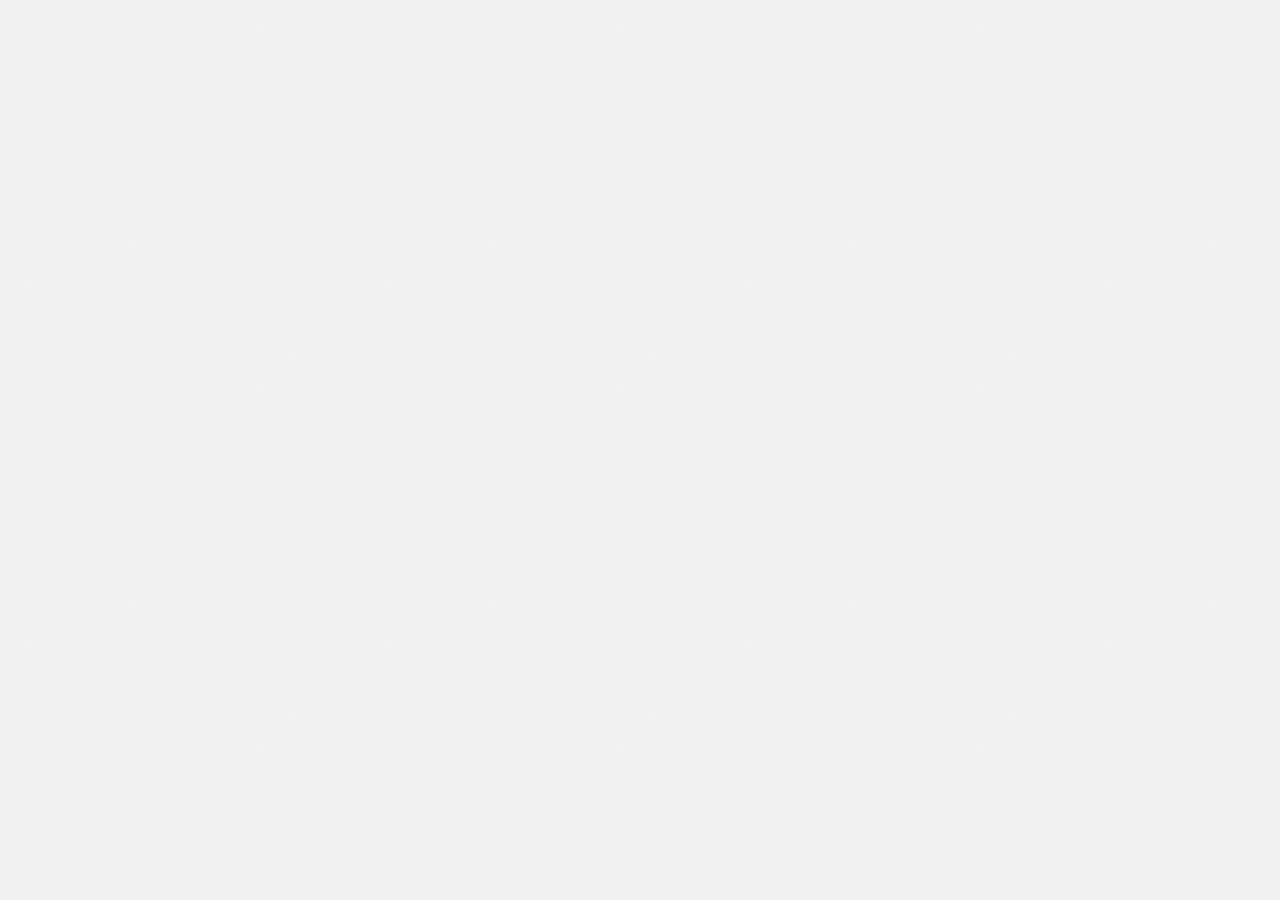
==== index.html @ 10ffad45 "Create index.html" ====
<!DOCTYPE html>
<html lang="en">
<head>
  <meta charset="UTF-8">
  <meta name="viewport" content="width=device-width, initial-scale=1.0">
  <meta name="description" content="Adventure Matcha — Premium Japanese matcha powders, chasen, and chawan. Step into the nature.">
  <title>Adventure Matcha — Step into the nature</title>
  <link rel="preconnect" href="https://fonts.googleapis.com">
  <link rel="preconnect" href="https://fonts.gstatic.com" crossorigin>
  <link href="https://fonts.googleapis.com/css2?family=Cormorant+Garamond:ital,wght@0,300;0,400;0,500;0,600;0,700;1,300;1,400;1,500&family=DM+Sans:ital,wght@0,300;0,400;0,500;0,700;1,300;1,400&display=swap" rel="stylesheet">
  <style>
    /* ═══════════════════════════════════════════
       DESIGN TOKENS
    ═══════════════════════════════════════════ */
    :root {
      --charcoal: #595959;
      --grey: #7F7F7F;
      --silver: #A5A5A5;
      --dust-grey: #CCCCCC;
      --platinum: #F2F2F2;
      --dark: #141414;
      --darker: #0D0D0D;
      --green: #00FF88;
      --green-dim: #00DD77;
      --green-glow: rgba(0, 255, 136, 0.15);
      --green-glow-strong: rgba(0, 255, 136, 0.3);
      --font-display: 'Cormorant Garamond', 'Georgia', serif;
      --font-body: 'DM Sans', 'Helvetica Neue', sans-serif;
      --nav-height: 72px;
      --section-pad: clamp(80px, 10vw, 160px);
      --container-max: 1280px;
      --radius-sm: 4px;
      --radius-md: 8px;
      --radius-lg: 16px;
      --transition: 0.4s cubic-bezier(0.25, 0.46, 0.45, 0.94);
      --transition-fast: 0.25s cubic-bezier(0.25, 0.46, 0.45, 0.94);
    }

    /* ═══════════════════════════════════════════
       RESET & BASE
    ═══════════════════════════════════════════ */
    *, *::before, *::after { margin: 0; padding: 0; box-sizing: border-box; }
    html { scroll-behavior: smooth; -webkit-font-smoothing: antialiased; -moz-osx-font-smoothing: grayscale; }
    body {
      font-family: var(--font-body);
      font-weight: 400;
      color: var(--charcoal);
      background: var(--platinum);
      line-height: 1.7;
      overflow-x: hidden;
    }
    img { display: block; max-width: 100%; height: auto; }
    a { color: inherit; text-decoration: none; }
    button { cursor: pointer; border: none; background: none; font-family: inherit; }
    ul, ol { list-style: none; }
    input, textarea, select { font-family: inherit; font-size: inherit; }
    ::selection { background: var(--green); color: var(--dark); }

    /* Noise texture overlay */
    body::after {
      content: '';
      position: fixed;
      inset: 0;
      pointer-events: none;
      z-index: 9999;
      opacity: 0.025;
      background-image: url("data:image/svg+xml,%3Csvg viewBox='0 0 256 256' xmlns='http://www.w3.org/2000/svg'%3E%3Cfilter id='n'%3E%3CfeTurbulence type='fractalNoise' baseFrequency='0.9' numOctaves='4' stitchTiles='stitch'/%3E%3C/filter%3E%3Crect width='100%25' height='100%25' filter='url(%23n)'/%3E%3C/svg%3E");
      background-repeat: repeat;
      background-size: 180px;
    }

    /* ═══════════════════════════════════════════
       TYPOGRAPHY
    ═══════════════════════════════════════════ */
    h1, h2, h3, h4, h5, h6 { font-family: var(--font-display); font-weight: 400; line-height: 1.15; }
    .heading-xl { font-size: clamp(2.8rem, 6vw, 5.5rem); letter-spacing: -0.02em; }
    .heading-lg { font-size: clamp(2rem, 4vw, 3.5rem); letter-spacing: -0.015em; }
    .heading-md { font-size: clamp(1.5rem, 2.5vw, 2.2rem); letter-spacing: -0.01em; }
    .heading-sm { font-size: clamp(1.1rem, 1.5vw, 1.4rem); }
    .label {
      font-family: var(--font-body);
      font-size: 0.7rem;
      font-weight: 500;
      letter-spacing: 0.2em;
      text-transform: uppercase;
      color: var(--silver);
    }
    .label--green { color: var(--green); }
    .text-lead { font-size: clamp(1rem, 1.3vw, 1.2rem); color: var(--grey); font-weight: 300; line-height: 1.8; }
    .text-sm { font-size: 0.875rem; color: var(--grey); }
    .text-italic { font-family: var(--font-display); font-style: italic; font-weight: 300; }

    /* ═══════════════════════════════════════════
       UTILITIES
    ═══════════════════════════════════════════ */
    .container { max-width: var(--container-max); margin: 0 auto; padding: 0 clamp(20px, 4vw, 48px); }
    .section { padding: var(--section-pad) 0; position: relative; }
    .section--dark { background: var(--dark); color: var(--platinum); }
    .section--dark .text-lead,
    .section--dark .text-sm { color: var(--silver); }
    .section--dark .label { color: var(--dust-grey); }
    .divider { width: 60px; height: 1px; background: var(--dust-grey); margin: 24px 0; }
    .divider--green { background: var(--green); width: 40px; }
    .divider--center { margin-left: auto; margin-right: auto; }

    /* Scroll reveal */
    .reveal {
      opacity: 0;
      transform: translateY(32px);
      transition: opacity 0.8s cubic-bezier(0.25, 0.46, 0.45, 0.94), transform 0.8s cubic-bezier(0.25, 0.46, 0.45, 0.94);
    }
    .reveal.revealed { opacity: 1; transform: translateY(0); }
    .reveal-delay-1 { transition-delay: 0.1s; }
    .reveal-delay-2 { transition-delay: 0.2s; }
    .reveal-delay-3 { transition-delay: 0.3s; }
    .reveal-delay-4 { transition-delay: 0.4s; }
    .reveal-delay-5 { transition-delay: 0.5s; }

    @media (prefers-reduced-motion: reduce) {
      .reveal { opacity: 1; transform: none; transition: none; }
      .hero__slide { animation: none !important; }
      .hero__slide:first-child { opacity: 1; }
    }

    /* Page visibility */
    .page { display: none; }
    .page.active { display: block; }

    /* ═══════════════════════════════════════════
       NAVIGATION
    ═══════════════════════════════════════════ */
    .nav {
      position: fixed;
      top: 0;
      left: 0;
      right: 0;
      height: var(--nav-height);
      z-index: 1000;
      display: flex;
      align-items: center;
      justify-content: space-between;
      padding: 0 clamp(20px, 4vw, 48px);
      transition: background var(--transition), box-shadow var(--transition);
    }
    .nav.scrolled {
      background: rgba(20, 20, 20, 0.95);
      backdrop-filter: blur(12px);
      box-shadow: 0 1px 0 rgba(255,255,255,0.05);
    }
    .nav__logo {
      font-family: var(--font-display);
      font-size: 1.35rem;
      font-weight: 500;
      color: #fff;
      letter-spacing: 0.02em;
      display: flex;
      align-items: center;
      gap: 10px;
      z-index: 1001;
    }
    .nav__logo-dot {
      width: 8px;
      height: 8px;
      border-radius: 50%;
      background: var(--green);
      box-shadow: 0 0 12px var(--green-glow-strong);
    }

    /* Hamburger */
    .hamburger {
      width: 32px;
      height: 24px;
      position: relative;
      z-index: 1001;
      display: flex;
      flex-direction: column;
      justify-content: space-between;
    }
    .hamburger span {
      display: block;
      height: 1.5px;
      background: #fff;
      border-radius: 2px;
      transition: transform var(--transition-fast), opacity var(--transition-fast);
      transform-origin: center;
    }
    .hamburger.open span:nth-child(1) { transform: translateY(11.25px) rotate(45deg); }
    .hamburger.open span:nth-child(2) { opacity: 0; }
    .hamburger.open span:nth-child(3) { transform: translateY(-11.25px) rotate(-45deg); }

    /* Mobile menu overlay */
    .nav-menu {
      position: fixed;
      inset: 0;
      background: var(--dark);
      z-index: 999;
      display: flex;
      flex-direction: column;
      justify-content: center;
      align-items: center;
      gap: 0;
      opacity: 0;
      pointer-events: none;
      transition: opacity var(--transition);
    }
    .nav-menu.open { opacity: 1; pointer-events: all; }
    .nav-menu a {
      font-family: var(--font-display);
      font-size: clamp(2rem, 5vw, 3.5rem);
      color: var(--platinum);
      padding: 16px 0;
      position: relative;
      transition: color var(--transition-fast);
      display: block;
    }
    .nav-menu a::after {
      content: '';
      position: absolute;
      bottom: 10px;
      left: 50%;
      width: 0;
      height: 1.5px;
      background: var(--green);
      transition: width var(--transition), left var(--transition);
    }
    .nav-menu a:hover { color: var(--green); }
    .nav-menu a:hover::after { width: 100%; left: 0; }
    .nav-menu__footer {
      position: absolute;
      bottom: 48px;
      text-align: center;
    }
    .nav-menu__footer .label { margin-bottom: 16px; display: block; }
    .nav-menu__social { display: flex; gap: 24px; justify-content: center; }
    .nav-menu__social a {
      font-size: 0.875rem;
      color: var(--silver);
      padding: 0;
      transition: color var(--transition-fast);
    }
    .nav-menu__social a::after { display: none; }
    .nav-menu__social a:hover { color: var(--green); }

    /* ═══════════════════════════════════════════
       HERO SLIDER
    ═══════════════════════════════════════════ */
    .hero {
      position: relative;
      width: 100%;
      height: 100vh;
      min-height: 600px;
      overflow: hidden;
      background: var(--dark);
    }
    .hero__slide {
      position: absolute;
      inset: 0;
      opacity: 0;
      transition: opacity 1.2s ease;
    }
    .hero__slide img {
      width: 100%;
      height: 100%;
      object-fit: cover;
      filter: brightness(0.45) saturate(0.7);
    }
    .hero__slide-content {
      position: absolute;
      inset: 0;
      display: flex;
      flex-direction: column;
      justify-content: center;
      padding: 0 clamp(20px, 6vw, 80px);
      padding-top: var(--nav-height);
    }
    .hero__slide-label {
      margin-bottom: 20px;
    }
    .hero__slide-title {
      color: #fff;
      max-width: 700px;
      margin-bottom: 20px;
    }
    .hero__slide-desc {
      color: rgba(255,255,255,0.6);
      max-width: 480px;
      font-weight: 300;
      margin-bottom: 36px;
    }
    .hero__cta {
      display: inline-flex;
      align-items: center;
      gap: 12px;
      color: var(--green);
      font-size: 0.8rem;
      font-weight: 500;
      letter-spacing: 0.15em;
      text-transform: uppercase;
      transition: gap var(--transition-fast);
    }
    .hero__cta:hover { gap: 20px; }
    .hero__cta svg { width: 18px; height: 18px; }

    /* Slider controls */
    .hero__dots {
      position: absolute;
      bottom: 40px;
      left: clamp(20px, 6vw, 80px);
      display: flex;
      gap: 12px;
      z-index: 10;
    }
    .hero__dot {
      width: 32px;
      height: 2px;
      background: rgba(255,255,255,0.25);
      cursor: pointer;
      position: relative;
      overflow: hidden;
      transition: background var(--transition-fast);
    }
    .hero__dot.active { background: rgba(255,255,255,0.25); }
    .hero__dot.active::after {
      content: '';
      position: absolute;
      left: 0;
      top: 0;
      height: 100%;
      width: 0;
      background: var(--green);
      animation: dotProgress 5s linear forwards;
    }
    @keyframes dotProgress {
      0% { width: 0; }
      100% { width: 100%; }
    }
    .hero__counter {
      position: absolute;
      bottom: 40px;
      right: clamp(20px, 6vw, 80px);
      color: rgba(255,255,255,0.4);
      font-size: 0.8rem;
      font-weight: 300;
      letter-spacing: 0.1em;
      z-index: 10;
    }
    .hero__counter span { color: var(--green); }

    /* ═══════════════════════════════════════════
       BUTTONS
    ═══════════════════════════════════════════ */
    .btn {
      display: inline-flex;
      align-items: center;
      justify-content: center;
      gap: 8px;
      padding: 14px 32px;
      font-size: 0.75rem;
      font-weight: 500;
      letter-spacing: 0.15em;
      text-transform: uppercase;
      border-radius: var(--radius-sm);
      transition: all var(--transition-fast);
    }
    .btn--primary {
      background: var(--green);
      color: var(--dark);
    }
    .btn--primary:hover { background: var(--green-dim); box-shadow: 0 4px 24px var(--green-glow); transform: translateY(-1px); }
    .btn--outline {
      border: 1px solid var(--dust-grey);
      color: var(--charcoal);
    }
    .btn--outline:hover { border-color: var(--green); color: var(--green); }
    .btn--outline-white {
      border: 1px solid rgba(255,255,255,0.2);
      color: var(--platinum);
    }
    .btn--outline-white:hover { border-color: var(--green); color: var(--green); }
    .btn--small { padding: 10px 20px; font-size: 0.7rem; }
    .btn svg { width: 14px; height: 14px; }

    /* ═══════════════════════════════════════════
       CARDS
    ═══════════════════════════════════════════ */
    .card {
      background: #fff;
      border-radius: var(--radius-md);
      overflow: hidden;
      transition: transform var(--transition), box-shadow var(--transition);
    }
    .card:hover { transform: translateY(-4px); box-shadow: 0 16px 48px rgba(0,0,0,0.08); }
    .card__img {
      position: relative;
      overflow: hidden;
      aspect-ratio: 1 / 1;
      background: var(--platinum);
    }
    .card__img img {
      width: 100%;
      height: 100%;
      object-fit: cover;
      transition: transform 0.6s cubic-bezier(0.25, 0.46, 0.45, 0.94);
    }
    .card:hover .card__img img { transform: scale(1.05); }
    .card__badge {
      position: absolute;
      top: 14px;
      left: 14px;
      background: rgba(20,20,20,0.8);
      backdrop-filter: blur(8px);
      color: var(--platinum);
      font-size: 0.6rem;
      font-weight: 500;
      letter-spacing: 0.15em;
      text-transform: uppercase;
      padding: 5px 10px;
      border-radius: var(--radius-sm);
    }
    .card__body { padding: 20px; }
    .card__name {
      font-family: var(--font-display);
      font-size: 1.2rem;
      font-weight: 500;
      margin-bottom: 6px;
      color: var(--dark);
    }
    .card__desc {
      font-size: 0.82rem;
      color: var(--grey);
      font-weight: 300;
      line-height: 1.6;
      margin-bottom: 16px;
    }
    .card__footer {
      display: flex;
      align-items: center;
      justify-content: space-between;
    }
    .card__price {
      font-family: var(--font-display);
      font-size: 1.15rem;
      font-weight: 600;
      color: var(--dark);
    }
    .card__add {
      width: 36px;
      height: 36px;
      border-radius: 50%;
      border: 1px solid var(--dust-grey);
      display: flex;
      align-items: center;
      justify-content: center;
      transition: all var(--transition-fast);
      color: var(--grey);
    }
    .card__add:hover { border-color: var(--green); background: var(--green); color: var(--dark); }
    .card__add svg { width: 14px; height: 14px; }

    /* Product grid */
    .product-grid {
      display: grid;
      grid-template-columns: repeat(3, 1fr);
      gap: 28px;
    }
    @media (max-width: 900px) { .product-grid { grid-template-columns: repeat(2, 1fr); } }
    @media (max-width: 560px) { .product-grid { grid-template-columns: 1fr; max-width: 380px; margin: 0 auto; } }

    /* Category card (larger) */
    .cat-card {
      position: relative;
      border-radius: var(--radius-lg);
      overflow: hidden;
      aspect-ratio: 4 / 5;
      cursor: pointer;
      display: block;
    }
    .cat-card img {
      width: 100%;
      height: 100%;
      object-fit: cover;
      filter: brightness(0.5) saturate(0.6);
      transition: all 0.8s cubic-bezier(0.25, 0.46, 0.45, 0.94);
    }
    .cat-card:hover img { filter: brightness(0.6) saturate(0.8); transform: scale(1.05); }
    .cat-card__content {
      position: absolute;
      bottom: 0;
      left: 0;
      right: 0;
      padding: 36px;
    }
    .cat-card__title {
      font-family: var(--font-display);
      font-size: clamp(1.5rem, 2.5vw, 2rem);
      color: #fff;
      margin-bottom: 8px;
    }
    .cat-card__count {
      font-size: 0.75rem;
      color: rgba(255,255,255,0.5);
      letter-spacing: 0.1em;
      text-transform: uppercase;
    }
    .cat-card__line {
      width: 40px;
      height: 1.5px;
      background: var(--green);
      margin-bottom: 16px;
      transition: width var(--transition);
    }
    .cat-card:hover .cat-card__line { width: 80px; }

    /* ═══════════════════════════════════════════
       FILTER TABS
    ═══════════════════════════════════════════ */
    .filter-tabs {
      display: flex;
      gap: 0;
      border-bottom: 1px solid var(--dust-grey);
      margin-bottom: 48px;
      overflow-x: auto;
    }
    .filter-tab {
      padding: 16px 28px;
      font-size: 0.75rem;
      font-weight: 500;
      letter-spacing: 0.15em;
      text-transform: uppercase;
      color: var(--silver);
      position: relative;
      white-space: nowrap;
      transition: color var(--transition-fast);
      background: none;
      border: none;
      cursor: pointer;
    }
    .filter-tab::after {
      content: '';
      position: absolute;
      bottom: -1px;
      left: 0;
      width: 100%;
      height: 2px;
      background: var(--green);
      transform: scaleX(0);
      transform-origin: left;
      transition: transform var(--transition);
    }
    .filter-tab:hover { color: var(--charcoal); }
    .filter-tab.active { color: var(--charcoal); }
    .filter-tab.active::after { transform: scaleX(1); }

    /* ═══════════════════════════════════════════
       FORMS
    ═══════════════════════════════════════════ */
    .form-group { margin-bottom: 32px; position: relative; }
    .form-label {
      display: block;
      font-size: 0.7rem;
      font-weight: 500;
      letter-spacing: 0.15em;
      text-transform: uppercase;
      color: var(--silver);
      margin-bottom: 10px;
    }
    .form-input,
    .form-textarea {
      width: 100%;
      padding: 12px 0;
      font-size: 1rem;
      font-weight: 300;
      color: var(--dark);
      background: transparent;
      border: none;
      border-bottom: 1px solid var(--dust-grey);
      outline: none;
      transition: border-color var(--transition-fast);
    }
    .form-textarea { resize: vertical; min-height: 120px; }
    .form-input:focus,
    .form-textarea:focus { border-bottom-color: var(--green); }
    .form-input.error,
    .form-textarea.error { border-bottom-color: #ff4444; }
    .form-error {
      font-size: 0.72rem;
      color: #ff4444;
      margin-top: 6px;
      display: none;
    }
    .form-error.visible { display: block; }
    .form-success {
      display: none;
      padding: 24px;
      background: var(--green-glow);
      border-left: 3px solid var(--green);
      border-radius: var(--radius-sm);
      color: var(--dark);
      font-size: 0.9rem;
    }
    .form-success.visible { display: block; }

    /* ═══════════════════════════════════════════
       ACCORDION (FAQ) — CSS-only checkbox hack
    ═══════════════════════════════════════════ */
    .accordion { border-top: 1px solid var(--dust-grey); }
    .accordion__item { border-bottom: 1px solid var(--dust-grey); }
    .accordion__input { display: none; }
    .accordion__label {
      display: flex;
      align-items: center;
      justify-content: space-between;
      padding: 20px 0;
      cursor: pointer;
      font-family: var(--font-display);
      font-size: 1.15rem;
      font-weight: 500;
      color: var(--charcoal);
      transition: color var(--transition-fast);
      user-select: none;
    }
    .accordion__label:hover { color: var(--dark); }
    .accordion__icon {
      width: 20px;
      height: 20px;
      position: relative;
      flex-shrink: 0;
      margin-left: 16px;
    }
    .accordion__icon::before,
    .accordion__icon::after {
      content: '';
      position: absolute;
      background: var(--silver);
      transition: transform var(--transition), background var(--transition-fast);
    }
    .accordion__icon::before { width: 100%; height: 1.5px; top: 50%; transform: translateY(-50%); }
    .accordion__icon::after { width: 1.5px; height: 100%; left: 50%; transform: translateX(-50%); }
    .accordion__co
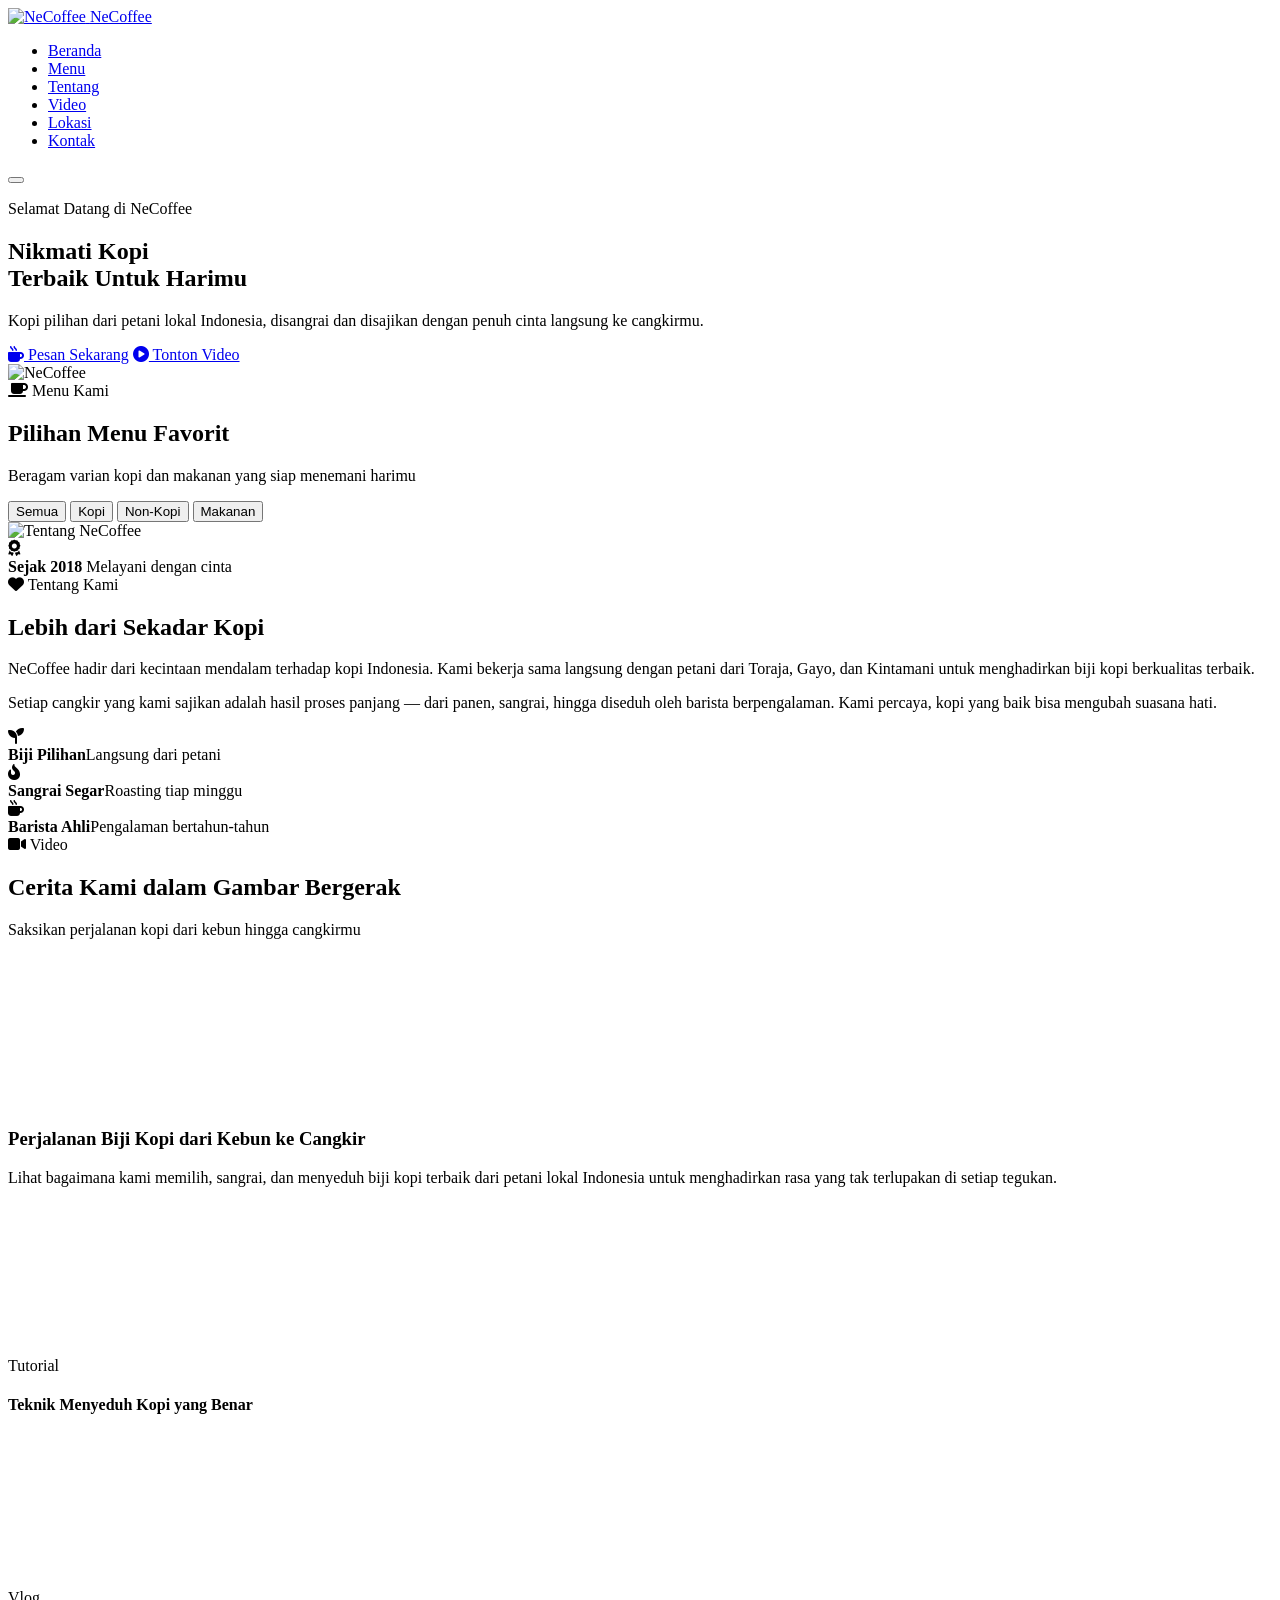
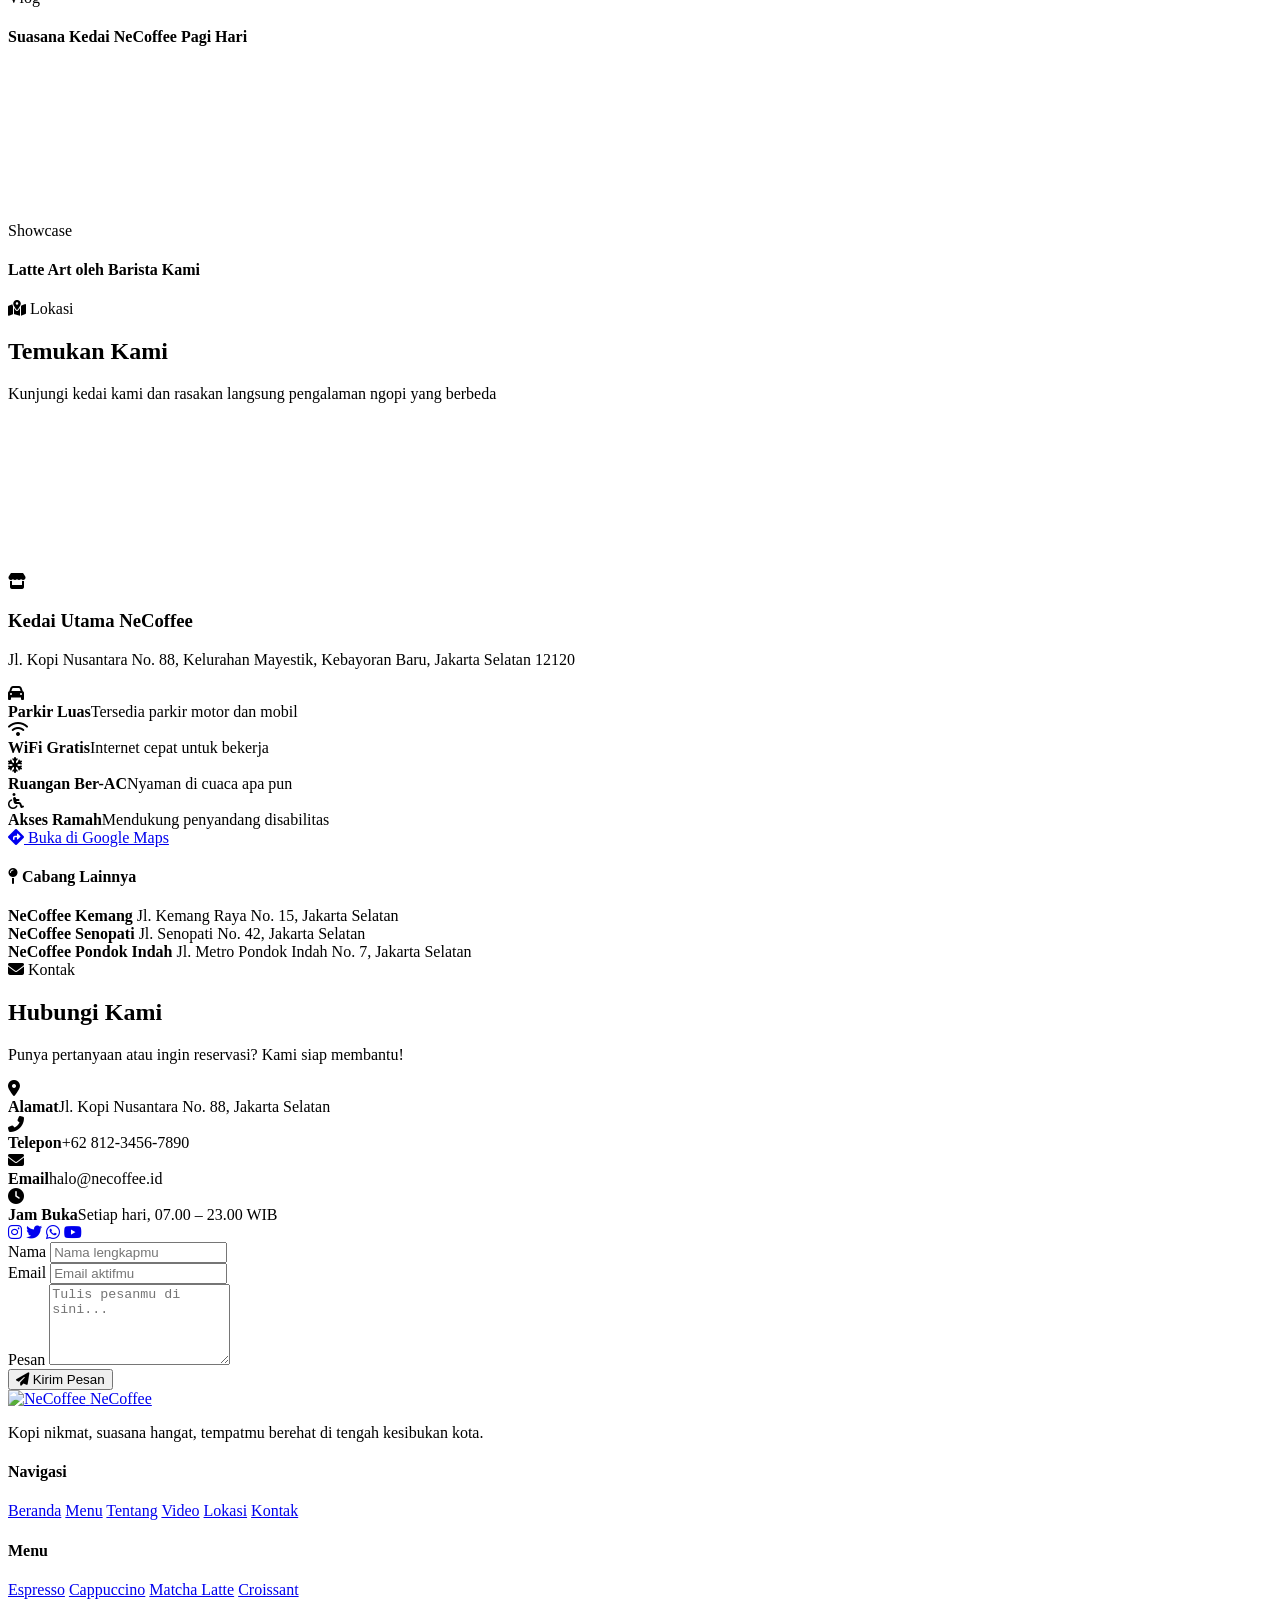
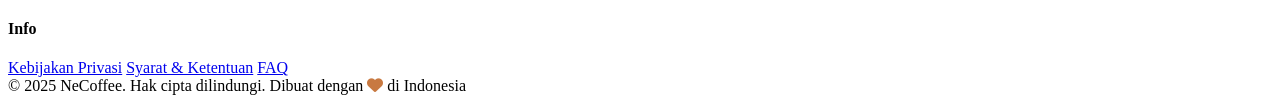
==== commit bcbd15d3: "Create index.html" ====
--- a/index.html
+++ b/index.html
@@ -1,639 +1,369 @@
 <!DOCTYPE html>
-<html lang="en">
+<html lang="id">
 <head>
-  <meta charset="UTF-8">
-  <meta name="viewport" content="width=device-width, initial-scale=1.0">
-  <meta name="description" content="Adventure Matcha — Premium Japanese matcha powders, chasen, and chawan. Step into the nature.">
-  <title>Adventure Matcha — Step into the nature</title>
-  <link rel="preconnect" href="https://fonts.googleapis.com">
-  <link rel="preconnect" href="https://fonts.gstatic.com" crossorigin>
-  <link href="https://fonts.googleapis.com/css2?family=Cormorant+Garamond:ital,wght@0,300;0,400;0,500;0,600;0,700;1,300;1,400;1,500&family=DM+Sans:ital,wght@0,300;0,400;0,500;0,700;1,300;1,400&display=swap" rel="stylesheet">
-  <style>
-    /* ═══════════════════════════════════════════
-       DESIGN TOKENS
-    ═══════════════════════════════════════════ */
-    :root {
-      --charcoal: #595959;
-      --grey: #7F7F7F;
-      --silver: #A5A5A5;
-      --dust-grey: #CCCCCC;
-      --platinum: #F2F2F2;
-      --dark: #141414;
-      --darker: #0D0D0D;
-      --green: #00FF88;
-      --green-dim: #00DD77;
-      --green-glow: rgba(0, 255, 136, 0.15);
-      --green-glow-strong: rgba(0, 255, 136, 0.3);
-      --font-display: 'Cormorant Garamond', 'Georgia', serif;
-      --font-body: 'DM Sans', 'Helvetica Neue', sans-serif;
-      --nav-height: 72px;
-      --section-pad: clamp(80px, 10vw, 160px);
-      --container-max: 1280px;
-      --radius-sm: 4px;
-      --radius-md: 8px;
-      --radius-lg: 16px;
-      --transition: 0.4s cubic-bezier(0.25, 0.46, 0.45, 0.94);
-      --transition-fast: 0.25s cubic-bezier(0.25, 0.46, 0.45, 0.94);
-    }
-
-    /* ═══════════════════════════════════════════
-       RESET & BASE
-    ═══════════════════════════════════════════ */
-    *, *::before, *::after { margin: 0; padding: 0; box-sizing: border-box; }
-    html { scroll-behavior: smooth; -webkit-font-smoothing: antialiased; -moz-osx-font-smoothing: grayscale; }
-    body {
-      font-family: var(--font-body);
-      font-weight: 400;
-      color: var(--charcoal);
-      background: var(--platinum);
-      line-height: 1.7;
-      overflow-x: hidden;
-    }
-    img { display: block; max-width: 100%; height: auto; }
-    a { color: inherit; text-decoration: none; }
-    button { cursor: pointer; border: none; background: none; font-family: inherit; }
-    ul, ol { list-style: none; }
-    input, textarea, select { font-family: inherit; font-size: inherit; }
-    ::selection { background: var(--green); color: var(--dark); }
-
-    /* Noise texture overlay */
-    body::after {
-      content: '';
-      position: fixed;
-      inset: 0;
-      pointer-events: none;
-      z-index: 9999;
-      opacity: 0.025;
-      background-image: url("data:image/svg+xml,%3Csvg viewBox='0 0 256 256' xmlns='http://www.w3.org/2000/svg'%3E%3Cfilter id='n'%3E%3CfeTurbulence type='fractalNoise' baseFrequency='0.9' numOctaves='4' stitchTiles='stitch'/%3E%3C/filter%3E%3Crect width='100%25' height='100%25' filter='url(%23n)'/%3E%3C/svg%3E");
-      background-repeat: repeat;
-      background-size: 180px;
-    }
-
-    /* ═══════════════════════════════════════════
-       TYPOGRAPHY
-    ═══════════════════════════════════════════ */
-    h1, h2, h3, h4, h5, h6 { font-family: var(--font-display); font-weight: 400; line-height: 1.15; }
-    .heading-xl { font-size: clamp(2.8rem, 6vw, 5.5rem); letter-spacing: -0.02em; }
-    .heading-lg { font-size: clamp(2rem, 4vw, 3.5rem); letter-spacing: -0.015em; }
-    .heading-md { font-size: clamp(1.5rem, 2.5vw, 2.2rem); letter-spacing: -0.01em; }
-    .heading-sm { font-size: clamp(1.1rem, 1.5vw, 1.4rem); }
-    .label {
-      font-family: var(--font-body);
-      font-size: 0.7rem;
-      font-weight: 500;
-      letter-spacing: 0.2em;
-      text-transform: uppercase;
-      color: var(--silver);
-    }
-    .label--green { color: var(--green); }
-    .text-lead { font-size: clamp(1rem, 1.3vw, 1.2rem); color: var(--grey); font-weight: 300; line-height: 1.8; }
-    .text-sm { font-size: 0.875rem; color: var(--grey); }
-    .text-italic { font-family: var(--font-display); font-style: italic; font-weight: 300; }
-
-    /* ═══════════════════════════════════════════
-       UTILITIES
-    ═══════════════════════════════════════════ */
-    .container { max-width: var(--container-max); margin: 0 auto; padding: 0 clamp(20px, 4vw, 48px); }
-    .section { padding: var(--section-pad) 0; position: relative; }
-    .section--dark { background: var(--dark); color: var(--platinum); }
-    .section--dark .text-lead,
-    .section--dark .text-sm { color: var(--silver); }
-    .section--dark .label { color: var(--dust-grey); }
-    .divider { width: 60px; height: 1px; background: var(--dust-grey); margin: 24px 0; }
-    .divider--green { background: var(--green); width: 40px; }
-    .divider--center { margin-left: auto; margin-right: auto; }
-
-    /* Scroll reveal */
-    .reveal {
-      opacity: 0;
-      transform: translateY(32px);
-      transition: opacity 0.8s cubic-bezier(0.25, 0.46, 0.45, 0.94), transform 0.8s cubic-bezier(0.25, 0.46, 0.45, 0.94);
-    }
-    .reveal.revealed { opacity: 1; transform: translateY(0); }
-    .reveal-delay-1 { transition-delay: 0.1s; }
-    .reveal-delay-2 { transition-delay: 0.2s; }
-    .reveal-delay-3 { transition-delay: 0.3s; }
-    .reveal-delay-4 { transition-delay: 0.4s; }
-    .reveal-delay-5 { transition-delay: 0.5s; }
-
-    @media (prefers-reduced-motion: reduce) {
-      .reveal { opacity: 1; transform: none; transition: none; }
-      .hero__slide { animation: none !important; }
-      .hero__slide:first-child { opacity: 1; }
-    }
-
-    /* Page visibility */
-    .page { display: none; }
-    .page.active { display: block; }
-
-    /* ═══════════════════════════════════════════
-       NAVIGATION
-    ═══════════════════════════════════════════ */
-    .nav {
-      position: fixed;
-      top: 0;
-      left: 0;
-      right: 0;
-      height: var(--nav-height);
-      z-index: 1000;
-      display: flex;
-      align-items: center;
-      justify-content: space-between;
-      padding: 0 clamp(20px, 4vw, 48px);
-      transition: background var(--transition), box-shadow var(--transition);
-    }
-    .nav.scrolled {
-      background: rgba(20, 20, 20, 0.95);
-      backdrop-filter: blur(12px);
-      box-shadow: 0 1px 0 rgba(255,255,255,0.05);
-    }
-    .nav__logo {
-      font-family: var(--font-display);
-      font-size: 1.35rem;
-      font-weight: 500;
-      color: #fff;
-      letter-spacing: 0.02em;
-      display: flex;
-      align-items: center;
-      gap: 10px;
-      z-index: 1001;
-    }
-    .nav__logo-dot {
-      width: 8px;
-      height: 8px;
-      border-radius: 50%;
-      background: var(--green);
-      box-shadow: 0 0 12px var(--green-glow-strong);
-    }
-
-    /* Hamburger */
-    .hamburger {
-      width: 32px;
-      height: 24px;
-      position: relative;
-      z-index: 1001;
-      display: flex;
-      flex-direction: column;
-      justify-content: space-between;
-    }
-    .hamburger span {
-      display: block;
-      height: 1.5px;
-      background: #fff;
-      border-radius: 2px;
-      transition: transform var(--transition-fast), opacity var(--transition-fast);
-      transform-origin: center;
-    }
-    .hamburger.open span:nth-child(1) { transform: translateY(11.25px) rotate(45deg); }
-    .hamburger.open span:nth-child(2) { opacity: 0; }
-    .hamburger.open span:nth-child(3) { transform: translateY(-11.25px) rotate(-45deg); }
-
-    /* Mobile menu overlay */
-    .nav-menu {
-      position: fixed;
-      inset: 0;
-      background: var(--dark);
-      z-index: 999;
-      display: flex;
-      flex-direction: column;
-      justify-content: center;
-      align-items: center;
-      gap: 0;
-      opacity: 0;
-      pointer-events: none;
-      transition: opacity var(--transition);
-    }
-    .nav-menu.open { opacity: 1; pointer-events: all; }
-    .nav-menu a {
-      font-family: var(--font-display);
-      font-size: clamp(2rem, 5vw, 3.5rem);
-      color: var(--platinum);
-      padding: 16px 0;
-      position: relative;
-      transition: color var(--transition-fast);
-      display: block;
-    }
-    .nav-menu a::after {
-      content: '';
-      position: absolute;
-      bottom: 10px;
-      left: 50%;
-      width: 0;
-      height: 1.5px;
-      background: var(--green);
-      transition: width var(--transition), left var(--transition);
-    }
-    .nav-menu a:hover { color: var(--green); }
-    .nav-menu a:hover::after { width: 100%; left: 0; }
-    .nav-menu__footer {
-      position: absolute;
-      bottom: 48px;
-      text-align: center;
-    }
-    .nav-menu__footer .label { margin-bottom: 16px; display: block; }
-    .nav-menu__social { display: flex; gap: 24px; justify-content: center; }
-    .nav-menu__social a {
-      font-size: 0.875rem;
-      color: var(--silver);
-      padding: 0;
-      transition: color var(--transition-fast);
-    }
-    .nav-menu__social a::after { display: none; }
-    .nav-menu__social a:hover { color: var(--green); }
-
-    /* ═══════════════════════════════════════════
-       HERO SLIDER
-    ═══════════════════════════════════════════ */
-    .hero {
-      position: relative;
-      width: 100%;
-      height: 100vh;
-      min-height: 600px;
-      overflow: hidden;
-      background: var(--dark);
-    }
-    .hero__slide {
-      position: absolute;
-      inset: 0;
-      opacity: 0;
-      transition: opacity 1.2s ease;
-    }
-    .hero__slide img {
-      width: 100%;
-      height: 100%;
-      object-fit: cover;
-      filter: brightness(0.45) saturate(0.7);
-    }
-    .hero__slide-content {
-      position: absolute;
-      inset: 0;
-      display: flex;
-      flex-direction: column;
-      justify-content: center;
-      padding: 0 clamp(20px, 6vw, 80px);
-      padding-top: var(--nav-height);
-    }
-    .hero__slide-label {
-      margin-bottom: 20px;
-    }
-    .hero__slide-title {
-      color: #fff;
-      max-width: 700px;
-      margin-bottom: 20px;
-    }
-    .hero__slide-desc {
-      color: rgba(255,255,255,0.6);
-      max-width: 480px;
-      font-weight: 300;
-      margin-bottom: 36px;
-    }
-    .hero__cta {
-      display: inline-flex;
-      align-items: center;
-      gap: 12px;
-      color: var(--green);
-      font-size: 0.8rem;
-      font-weight: 500;
-      letter-spacing: 0.15em;
-      text-transform: uppercase;
-      transition: gap var(--transition-fast);
-    }
-    .hero__cta:hover { gap: 20px; }
-    .hero__cta svg { width: 18px; height: 18px; }
-
-    /* Slider controls */
-    .hero__dots {
-      position: absolute;
-      bottom: 40px;
-      left: clamp(20px, 6vw, 80px);
-      display: flex;
-      gap: 12px;
-      z-index: 10;
-    }
-    .hero__dot {
-      width: 32px;
-      height: 2px;
-      background: rgba(255,255,255,0.25);
-      cursor: pointer;
-      position: relative;
-      overflow: hidden;
-      transition: background var(--transition-fast);
-    }
-    .hero__dot.active { background: rgba(255,255,255,0.25); }
-    .hero__dot.active::after {
-      content: '';
-      position: absolute;
-      left: 0;
-      top: 0;
-      height: 100%;
-      width: 0;
-      background: var(--green);
-      animation: dotProgress 5s linear forwards;
-    }
-    @keyframes dotProgress {
-      0% { width: 0; }
-      100% { width: 100%; }
-    }
-    .hero__counter {
-      position: absolute;
-      bottom: 40px;
-      right: clamp(20px, 6vw, 80px);
-      color: rgba(255,255,255,0.4);
-      font-size: 0.8rem;
-      font-weight: 300;
-      letter-spacing: 0.1em;
-      z-index: 10;
-    }
-    .hero__counter span { color: var(--green); }
-
-    /* ═══════════════════════════════════════════
-       BUTTONS
-    ═══════════════════════════════════════════ */
-    .btn {
-      display: inline-flex;
-      align-items: center;
-      justify-content: center;
-      gap: 8px;
-      padding: 14px 32px;
-      font-size: 0.75rem;
-      font-weight: 500;
-      letter-spacing: 0.15em;
-      text-transform: uppercase;
-      border-radius: var(--radius-sm);
-      transition: all var(--transition-fast);
-    }
-    .btn--primary {
-      background: var(--green);
-      color: var(--dark);
-    }
-    .btn--primary:hover { background: var(--green-dim); box-shadow: 0 4px 24px var(--green-glow); transform: translateY(-1px); }
-    .btn--outline {
-      border: 1px solid var(--dust-grey);
-      color: var(--charcoal);
-    }
-    .btn--outline:hover { border-color: var(--green); color: var(--green); }
-    .btn--outline-white {
-      border: 1px solid rgba(255,255,255,0.2);
-      color: var(--platinum);
-    }
-    .btn--outline-white:hover { border-color: var(--green); color: var(--green); }
-    .btn--small { padding: 10px 20px; font-size: 0.7rem; }
-    .btn svg { width: 14px; height: 14px; }
-
-    /* ═══════════════════════════════════════════
-       CARDS
-    ═══════════════════════════════════════════ */
-    .card {
-      background: #fff;
-      border-radius: var(--radius-md);
-      overflow: hidden;
-      transition: transform var(--transition), box-shadow var(--transition);
-    }
-    .card:hover { transform: translateY(-4px); box-shadow: 0 16px 48px rgba(0,0,0,0.08); }
-    .card__img {
-      position: relative;
-      overflow: hidden;
-      aspect-ratio: 1 / 1;
-      background: var(--platinum);
-    }
-    .card__img img {
-      width: 100%;
-      height: 100%;
-      object-fit: cover;
-      transition: transform 0.6s cubic-bezier(0.25, 0.46, 0.45, 0.94);
-    }
-    .card:hover .card__img img { transform: scale(1.05); }
-    .card__badge {
-      position: absolute;
-      top: 14px;
-      left: 14px;
-      background: rgba(20,20,20,0.8);
-      backdrop-filter: blur(8px);
-      color: var(--platinum);
-      font-size: 0.6rem;
-      font-weight: 500;
-      letter-spacing: 0.15em;
-      text-transform: uppercase;
-      padding: 5px 10px;
-      border-radius: var(--radius-sm);
-    }
-    .card__body { padding: 20px; }
-    .card__name {
-      font-family: var(--font-display);
-      font-size: 1.2rem;
-      font-weight: 500;
-      margin-bottom: 6px;
-      color: var(--dark);
-    }
-    .card__desc {
-      font-size: 0.82rem;
-      color: var(--grey);
-      font-weight: 300;
-      line-height: 1.6;
-      margin-bottom: 16px;
-    }
-    .card__footer {
-      display: flex;
-      align-items: center;
-      justify-content: space-between;
-    }
-    .card__price {
-      font-family: var(--font-display);
-      font-size: 1.15rem;
-      font-weight: 600;
-      color: var(--dark);
-    }
-    .card__add {
-      width: 36px;
-      height: 36px;
-      border-radius: 50%;
-      border: 1px solid var(--dust-grey);
-      display: flex;
-      align-items: center;
-      justify-content: center;
-      transition: all var(--transition-fast);
-      color: var(--grey);
-    }
-    .card__add:hover { border-color: var(--green); background: var(--green); color: var(--dark); }
-    .card__add svg { width: 14px; height: 14px; }
-
-    /* Product grid */
-    .product-grid {
-      display: grid;
-      grid-template-columns: repeat(3, 1fr);
-      gap: 28px;
-    }
-    @media (max-width: 900px) { .product-grid { grid-template-columns: repeat(2, 1fr); } }
-    @media (max-width: 560px) { .product-grid { grid-template-columns: 1fr; max-width: 380px; margin: 0 auto; } }
-
-    /* Category card (larger) */
-    .cat-card {
-      position: relative;
-      border-radius: var(--radius-lg);
-      overflow: hidden;
-      aspect-ratio: 4 / 5;
-      cursor: pointer;
-      display: block;
-    }
-    .cat-card img {
-      width: 100%;
-      height: 100%;
-      object-fit: cover;
-      filter: brightness(0.5) saturate(0.6);
-      transition: all 0.8s cubic-bezier(0.25, 0.46, 0.45, 0.94);
-    }
-    .cat-card:hover img { filter: brightness(0.6) saturate(0.8); transform: scale(1.05); }
-    .cat-card__content {
-      position: absolute;
-      bottom: 0;
-      left: 0;
-      right: 0;
-      padding: 36px;
-    }
-    .cat-card__title {
-      font-family: var(--font-display);
-      font-size: clamp(1.5rem, 2.5vw, 2rem);
-      color: #fff;
-      margin-bottom: 8px;
-    }
-    .cat-card__count {
-      font-size: 0.75rem;
-      color: rgba(255,255,255,0.5);
-      letter-spacing: 0.1em;
-      text-transform: uppercase;
-    }
-    .cat-card__line {
-      width: 40px;
-      height: 1.5px;
-      background: var(--green);
-      margin-bottom: 16px;
-      transition: width var(--transition);
-    }
-    .cat-card:hover .cat-card__line { width: 80px; }
-
-    /* ═══════════════════════════════════════════
-       FILTER TABS
-    ═══════════════════════════════════════════ */
-    .filter-tabs {
-      display: flex;
-      gap: 0;
-      border-bottom: 1px solid var(--dust-grey);
-      margin-bottom: 48px;
-      overflow-x: auto;
-    }
-    .filter-tab {
-      padding: 16px 28px;
-      font-size: 0.75rem;
-      font-weight: 500;
-      letter-spacing: 0.15em;
-      text-transform: uppercase;
-      color: var(--silver);
-      position: relative;
-      white-space: nowrap;
-      transition: color var(--transition-fast);
-      background: none;
-      border: none;
-      cursor: pointer;
-    }
-    .filter-tab::after {
-      content: '';
-      position: absolute;
-      bottom: -1px;
-      left: 0;
-      width: 100%;
-      height: 2px;
-      background: var(--green);
-      transform: scaleX(0);
-      transform-origin: left;
-      transition: transform var(--transition);
-    }
-    .filter-tab:hover { color: var(--charcoal); }
-    .filter-tab.active { color: var(--charcoal); }
-    .filter-tab.active::after { transform: scaleX(1); }
-
-    /* ═══════════════════════════════════════════
-       FORMS
-    ═══════════════════════════════════════════ */
-    .form-group { margin-bottom: 32px; position: relative; }
-    .form-label {
-      display: block;
-      font-size: 0.7rem;
-      font-weight: 500;
-      letter-spacing: 0.15em;
-      text-transform: uppercase;
-      color: var(--silver);
-      margin-bottom: 10px;
-    }
-    .form-input,
-    .form-textarea {
-      width: 100%;
-      padding: 12px 0;
-      font-size: 1rem;
-      font-weight: 300;
-      color: var(--dark);
-      background: transparent;
-      border: none;
-      border-bottom: 1px solid var(--dust-grey);
-      outline: none;
-      transition: border-color var(--transition-fast);
-    }
-    .form-textarea { resize: vertical; min-height: 120px; }
-    .form-input:focus,
-    .form-textarea:focus { border-bottom-color: var(--green); }
-    .form-input.error,
-    .form-textarea.error { border-bottom-color: #ff4444; }
-    .form-error {
-      font-size: 0.72rem;
-      color: #ff4444;
-      margin-top: 6px;
-      display: none;
-    }
-    .form-error.visible { display: block; }
-    .form-success {
-      display: none;
-      padding: 24px;
-      background: var(--green-glow);
-      border-left: 3px solid var(--green);
-      border-radius: var(--radius-sm);
-      color: var(--dark);
-      font-size: 0.9rem;
-    }
-    .form-success.visible { display: block; }
-
-    /* ═══════════════════════════════════════════
-       ACCORDION (FAQ) — CSS-only checkbox hack
-    ═══════════════════════════════════════════ */
-    .accordion { border-top: 1px solid var(--dust-grey); }
-    .accordion__item { border-bottom: 1px solid var(--dust-grey); }
-    .accordion__input { display: none; }
-    .accordion__label {
-      display: flex;
-      align-items: center;
-      justify-content: space-between;
-      padding: 20px 0;
-      cursor: pointer;
-      font-family: var(--font-display);
-      font-size: 1.15rem;
-      font-weight: 500;
-      color: var(--charcoal);
-      transition: color var(--transition-fast);
-      user-select: none;
-    }
-    .accordion__label:hover { color: var(--dark); }
-    .accordion__icon {
-      width: 20px;
-      height: 20px;
-      position: relative;
-      flex-shrink: 0;
-      margin-left: 16px;
-    }
-    .accordion__icon::before,
-    .accordion__icon::after {
-      content: '';
-      position: absolute;
-      background: var(--silver);
-      transition: transform var(--transition), background var(--transition-fast);
-    }
-    .accordion__icon::before { width: 100%; height: 1.5px; top: 50%; transform: translateY(-50%); }
-    .accordion__icon::after { width: 1.5px; height: 100%; left: 50%; transform: translateX(-50%); }
-    .accordion__co
+    <meta charset="UTF-8">
+    <meta name="viewport" content="width=device-width, initial-scale=1.0">
+    <title>NeCoffee - Ngopi Yuk!</title>
+    <link rel="icon" href="img/necoffee.jpg" type="image/jpeg">
+    <link rel="stylesheet" href="css/style.css">
+    <link href="https://fonts.googleapis.com/css2?family=Playfair+Display:wght@400;700;900&family=Poppins:wght@300;400;500;600;700&display=swap" rel="stylesheet">
+    <link rel="stylesheet" href="https://cdnjs.cloudflare.com/ajax/libs/font-awesome/6.5.0/css/all.min.css">
+</head>
+<body>
+
+    <!-- Navbar -->
+    <nav class="navbar" id="navbar">
+        <div class="nav-container">
+            <a href="index.html" class="nav-brand">
+                <img src="img/necoffee.jpg" alt="NeCoffee" class="brand-icon">
+                <span class="brand-text">NeCoffee</span>
+            </a>
+            <ul class="nav-menu" id="navMenu">
+                <li><a href="#beranda" class="nav-link active">Beranda</a></li>
+                <li><a href="#menu" class="nav-link">Menu</a></li>
+                <li><a href="#tentang" class="nav-link">Tentang</a></li>
+                <li><a href="#video" class="nav-link">Video</a></li>
+                <li><a href="#lokasi" class="nav-link">Lokasi</a></li>
+                <li><a href="#kontak" class="nav-link">Kontak</a></li>
+            </ul>
+            <div class="nav-right" id="navRight">
+                <!-- Diisi oleh JS -->
+            </div>
+            <button class="hamburger" id="hamburger" aria-label="Menu">
+                <span></span><span></span><span></span>
+            </button>
+        </div>
+    </nav>
+
+    <!-- Hero -->
+    <section class="hero" id="beranda">
+        <div class="hero-bg"></div>
+        <div class="hero-content">
+            <p class="hero-tag">Selamat Datang di NeCoffee</p>
+            <h1 class="hero-title">Nikmati Kopi <br><span class="accent">Terbaik</span> Untuk Harimu</h1>
+            <p class="hero-desc">Kopi pilihan dari petani lokal Indonesia, disangrai dan disajikan dengan penuh cinta langsung ke cangkirmu.</p>
+            <div class="hero-btns">
+                <a href="#menu" class="btn btn-primary"><i class="fas fa-mug-hot"></i> Pesan Sekarang</a>
+                <a href="#video" class="btn btn-ghost"><i class="fas fa-play-circle"></i> Tonton Video</a>
+            </div>
+        </div>
+        <div class="hero-img-wrap">
+            <img src="img/necoffee.jpg" alt="NeCoffee" class="hero-img">
+        </div>
+    </section>
+
+    <!-- Menu -->
+    <section class="section" id="menu">
+        <div class="container">
+            <div class="section-head">
+                <span class="section-label"><i class="fas fa-coffee"></i> Menu Kami</span>
+                <h2 class="section-title">Pilihan Menu Favorit</h2>
+                <p class="section-sub">Beragam varian kopi dan makanan yang siap menemani harimu</p>
+            </div>
+            <div class="menu-tabs">
+                <button class="tab-btn active" data-filter="semua">Semua</button>
+                <button class="tab-btn" data-filter="kopi">Kopi</button>
+                <button class="tab-btn" data-filter="non-kopi">Non-Kopi</button>
+                <button class="tab-btn" data-filter="makanan">Makanan</button>
+            </div>
+            <div class="menu-grid" id="menuGrid"></div>
+        </div>
+    </section>
+
+    <!-- Tentang -->
+    <section class="section section-alt" id="tentang">
+        <div class="container">
+            <div class="about-row">
+                <div class="about-img-col">
+                    <img src="img/necoffee.jpg" alt="Tentang NeCoffee" class="about-img">
+                    <div class="about-badge">
+                        <i class="fas fa-award"></i>
+                        <div>
+                            <strong>Sejak 2018</strong>
+                            <span>Melayani dengan cinta</span>
+                        </div>
+                    </div>
+                </div>
+                <div class="about-text-col">
+                    <span class="section-label"><i class="fas fa-heart"></i> Tentang Kami</span>
+                    <h2 class="section-title left">Lebih dari Sekadar Kopi</h2>
+                    <p>NeCoffee hadir dari kecintaan mendalam terhadap kopi Indonesia. Kami bekerja sama langsung dengan petani dari Toraja, Gayo, dan Kintamani untuk menghadirkan biji kopi berkualitas terbaik.</p>
+                    <p>Setiap cangkir yang kami sajikan adalah hasil proses panjang — dari panen, sangrai, hingga diseduh oleh barista berpengalaman. Kami percaya, kopi yang baik bisa mengubah suasana hati.</p>
+                    <div class="about-features">
+                        <div class="af-item">
+                            <i class="fas fa-seedling"></i>
+                            <div><strong>Biji Pilihan</strong><span>Langsung dari petani</span></div>
+                        </div>
+                        <div class="af-item">
+                            <i class="fas fa-fire-alt"></i>
+                            <div><strong>Sangrai Segar</strong><span>Roasting tiap minggu</span></div>
+                        </div>
+                        <div class="af-item">
+                            <i class="fas fa-mug-hot"></i>
+                            <div><strong>Barista Ahli</strong><span>Pengalaman bertahun-tahun</span></div>
+                        </div>
+                    </div>
+                </div>
+            </div>
+        </div>
+    </section>
+
+    <!-- Video YouTube -->
+    <section class="section" id="video">
+        <div class="container">
+            <div class="section-head">
+                <span class="section-label"><i class="fas fa-video"></i> Video</span>
+                <h2 class="section-title">Cerita Kami dalam Gambar Bergerak</h2>
+                <p class="section-sub">Saksikan perjalanan kopi dari kebun hingga cangkirmu</p>
+            </div>
+            <div class="video-row">
+                <div class="video-main">
+                    <div class="video-wrapper">
+                        <iframe 
+                            src="https://www.youtube.com/embed/V3l0AybA1qI" 
+                            title="Proses Pembuatan Kopi NeCoffee" 
+                            frameborder="0" 
+                            allow="accelerometer; autoplay; clipboard-write; encrypted-media; gyroscope; picture-in-picture; web-share" 
+                            allowfullscreen
+                            loading="lazy">
+                        </iframe>
+                    </div>
+                    <div class="video-caption">
+                        <h3>Perjalanan Biji Kopi dari Kebun ke Cangkir</h3>
+                        <p>Lihat bagaimana kami memilih, sangrai, dan menyeduh biji kopi terbaik dari petani lokal Indonesia untuk menghadirkan rasa yang tak terlupakan di setiap tegukan.</p>
+                    </div>
+                </div>
+                <div class="video-side">
+                    <div class="video-side-card" data-src="https://www.youtube.com/embed/2J8M-DrHcGE">
+                        <div class="video-wrapper-sm">
+                            <iframe 
+                                src="https://www.youtube.com/embed/2J8M-DrHcGE" 
+                                title="Teknik Menyeduh Kopi yang Benar" 
+                                frameborder="0" 
+                                allow="accelerometer; autoplay; clipboard-write; encrypted-media; gyroscope; picture-in-picture; web-share" 
+                                allowfullscreen
+                                loading="lazy">
+                            </iframe>
+                        </div>
+                        <div class="video-side-info">
+                            <span class="video-tag">Tutorial</span>
+                            <h4>Teknik Menyeduh Kopi yang Benar</h4>
+                        </div>
+                    </div>
+                    <div class="video-side-card" data-src="https://www.youtube.com/embed/E9i3C8g6bAY">
+                        <div class="video-wrapper-sm">
+                            <iframe 
+                                src="https://www.youtube.com/embed/E9i3C8g6bAY" 
+                                title="Suasana Kedai NeCoffee" 
+                                frameborder="0" 
+                                allow="accelerometer; autoplay; clipboard-write; encrypted-media; gyroscope; picture-in-picture; web-share" 
+                                allowfullscreen
+                                loading="lazy">
+                            </iframe>
+                        </div>
+                        <div class="video-side-info">
+                            <span class="video-tag">Vlog</span>
+                            <h4>Suasana Kedai NeCoffee Pagi Hari</h4>
+                        </div>
+                    </div>
+                    <div class="video-side-card" data-src="https://www.youtube.com/embed/SCMtlg4ujw8">
+                        <div class="video-wrapper-sm">
+                            <iframe 
+                                src="https://www.youtube.com/embed/SCMtlg4ujw8" 
+                                title="Latte Art oleh Barista Kami" 
+                                frameborder="0" 
+                                allow="accelerometer; autoplay; clipboard-write; encrypted-media; gyroscope; picture-in-picture; web-share" 
+                                allowfullscreen
+                                loading="lazy">
+                            </iframe>
+                        </div>
+                        <div class="video-side-info">
+                            <span class="video-tag">Showcase</span>
+                            <h4>Latte Art oleh Barista Kami</h4>
+                        </div>
+                    </div>
+                </div>
+            </div>
+        </div>
+    </section>
+
+    <!-- Lokasi / Google Maps -->
+    <section class="section section-alt" id="lokasi">
+        <div class="container">
+            <div class="section-head">
+                <span class="section-label"><i class="fas fa-map-marked-alt"></i> Lokasi</span>
+                <h2 class="section-title">Temukan Kami</h2>
+                <p class="section-sub">Kunjungi kedai kami dan rasakan langsung pengalaman ngopi yang berbeda</p>
+            </div>
+            <div class="map-row">
+                <div class="map-embed-col">
+                    <div class="map-wrapper">
+                        <iframe 
+                            src="https://www.google.com/maps/embed?pb=!1m18!1m12!1m3!1d3966.1234567890!2d106.8271528!3d-6.2614914!2m3!1f0!2f0!3f0!3m2!1i1024!2i768!4f13.1!3m3!1m2!1s0x2e69f1a03e034685%3A0x5765b9f4d2e3f7cf!2sJl.%20Kopi%20Nusantara%2C%20Jakarta%20Selatan!5e0!3m2!1sid!2sid!4v1700000000000!5m2!1sid!2sid" 
+                            width="100%" 
+                            height="100%" 
+                            style="border:0; border-radius:16px;" 
+                            allowfullscreen="" 
+                            loading="lazy" 
+                            referrerpolicy="no-referrer-when-downgrade"
+                            title="Lokasi NeCoffee di Google Maps">
+                        </iframe>
+                    </div>
+                </div>
+                <div class="map-info-col">
+                    <div class="map-info-card">
+                        <div class="mi-icon"><i class="fas fa-store"></i></div>
+                        <h3>Kedai Utama NeCoffee</h3>
+                        <p>Jl. Kopi Nusantara No. 88, Kelurahan Mayestik, Kebayoran Baru, Jakarta Selatan 12120</p>
+                    </div>
+                    <div class="map-info-features">
+                        <div class="mif-item">
+                            <i class="fas fa-car"></i>
+                            <div><strong>Parkir Luas</strong><span>Tersedia parkir motor dan mobil</span></div>
+                        </div>
+                        <div class="mif-item">
+                            <i class="fas fa-wifi"></i>
+                            <div><strong>WiFi Gratis</strong><span>Internet cepat untuk bekerja</span></div>
+                        </div>
+                        <div class="mif-item">
+                            <i class="fas fa-snowflake"></i>
+                            <div><strong>Ruangan Ber-AC</strong><span>Nyaman di cuaca apa pun</span></div>
+                        </div>
+                        <div class="mif-item">
+                            <i class="fas fa-wheelchair"></i>
+                            <div><strong>Akses Ramah</strong><span>Mendukung penyandang disabilitas</span></div>
+                        </div>
+                    </div>
+                    <a href="https://maps.google.com/?q=-6.2614914,106.8271528" target="_blank" rel="noopener noreferrer" class="btn btn-primary">
+                        <i class="fas fa-directions"></i> Buka di Google Maps
+                    </a>
+                    <div class="map-branches">
+                        <h4><i class="fas fa-map-pin"></i> Cabang Lainnya</h4>
+                        <div class="branch-item">
+                            <span class="branch-dot"></span>
+                            <div>
+                                <strong>NeCoffee Kemang</strong>
+                                <span>Jl. Kemang Raya No. 15, Jakarta Selatan</span>
+                            </div>
+                        </div>
+                        <div class="branch-item">
+                            <span class="branch-dot"></span>
+                            <div>
+                                <strong>NeCoffee Senopati</strong>
+                                <span>Jl. Senopati No. 42, Jakarta Selatan</span>
+                            </div>
+                        </div>
+                        <div class="branch-item">
+                            <span class="branch-dot"></span>
+                            <div>
+                                <strong>NeCoffee Pondok Indah</strong>
+                                <span>Jl. Metro Pondok Indah No. 7, Jakarta Selatan</span>
+                            </div>
+                        </div>
+                    </div>
+                </div>
+            </div>
+        </div>
+    </section>
+
+    <!-- Kontak -->
+    <section class="section" id="kontak">
+        <div class="container">
+            <div class="section-head">
+                <span class="section-label"><i class="fas fa-envelope"></i> Kontak</span>
+                <h2 class="section-title">Hubungi Kami</h2>
+                <p class="section-sub">Punya pertanyaan atau ingin reservasi? Kami siap membantu!</p>
+            </div>
+            <div class="contact-row">
+                <div class="contact-info-col">
+                    <div class="ci-item">
+                        <i class="fas fa-map-marker-alt"></i>
+                        <div><strong>Alamat</strong><span>Jl. Kopi Nusantara No. 88, Jakarta Selatan</span></div>
+                    </div>
+                    <div class="ci-item">
+                        <i class="fas fa-phone-alt"></i>
+                        <div><strong>Telepon</strong><span>+62 812-3456-7890</span></div>
+                    </div>
+                    <div class="ci-item">
+                        <i class="fas fa-envelope"></i>
+                        <div><strong>Email</strong><span>halo@necoffee.id</span></div>
+                    </div>
+                    <div class="ci-item">
+                        <i class="fas fa-clock"></i>
+                        <div><strong>Jam Buka</strong><span>Setiap hari, 07.00 – 23.00 WIB</span></div>
+                    </div>
+                    <div class="socials">
+                        <a href="#" aria-label="Instagram"><i class="fab fa-instagram"></i></a>
+                        <a href="#" aria-label="Twitter"><i class="fab fa-twitter"></i></a>
+                        <a href="#" aria-label="WhatsApp"><i class="fab fa-whatsapp"></i></a>
+                        <a href="#" aria-label="YouTube"><i class="fab fa-youtube"></i></a>
+                    </div>
+                </div>
+                <form class="contact-form" id="contactForm">
+                    <div class="form-row">
+                        <div class="form-group">
+                            <label for="cNama">Nama</label>
+                            <input type="text" id="cNama" placeholder="Nama lengkapmu" required>
+                        </div>
+                        <div class="form-group">
+                            <label for="cEmail">Email</label>
+                            <input type="email" id="cEmail" placeholder="Email aktifmu" required>
+                        </div>
+                    </div>
+                    <div class="form-group">
+                        <label for="cPesan">Pesan</label>
+                        <textarea id="cPesan" rows="5" placeholder="Tulis pesanmu di sini..." required></textarea>
+                    </div>
+                    <button type="submit" class="btn btn-primary"><i class="fas fa-paper-plane"></i> Kirim Pesan</button>
+                </form>
+            </div>
+        </div>
+    </section>
+
+    <!-- Footer -->
+    <footer class="footer">
+        <div class="container">
+            <div class="footer-row">
+                <div class="footer-brand">
+                    <a href="index.html" class="nav-brand">
+                        <img src="img/necoffee.jpg" alt="NeCoffee" class="brand-icon">
+                        <span class="brand-text">NeCoffee</span>
+                    </a>
+                    <p>Kopi nikmat, suasana hangat, tempatmu berehat di tengah kesibukan kota.</p>
+                </div>
+                <div class="footer-links">
+                    <h4>Navigasi</h4>
+                    <a href="#beranda">Beranda</a>
+                    <a href="#menu">Menu</a>
+                    <a href="#tentang">Tentang</a>
+                    <a href="#video">Video</a>
+                    <a href="#lokasi">Lokasi</a>
+                    <a href="#kontak">Kontak</a>
+                </div>
+                <div class="footer-links">
+                    <h4>Menu</h4>
+                    <a href="#menu">Espresso</a>
+                    <a href="#menu">Cappuccino</a>
+                    <a href="#menu">Matcha Latte</a>
+                    <a href="#menu">Croissant</a>
+                </div>
+                <div class="footer-links">
+                    <h4>Info</h4>
+                    <a href="#">Kebijakan Privasi</a>
+                    <a href="#">Syarat & Ketentuan</a>
+                    <a href="#">FAQ</a>
+                </div>
+            </div>
+            <div class="footer-bottom">
+                <span>&copy; 2025 NeCoffee. Hak cipta dilindungi.</span>
+                <span>Dibuat dengan <i class="fas fa-heart" style="color:#c87941;"></i> di Indonesia</span>
+            </div>
+        </div>
+    </footer>
+
+    <!-- Toast -->
+    <div class="toast-wrap" id="toastWrap"></div>
+
+    <script src="js/app.js"></script>
+</body>
+</html>
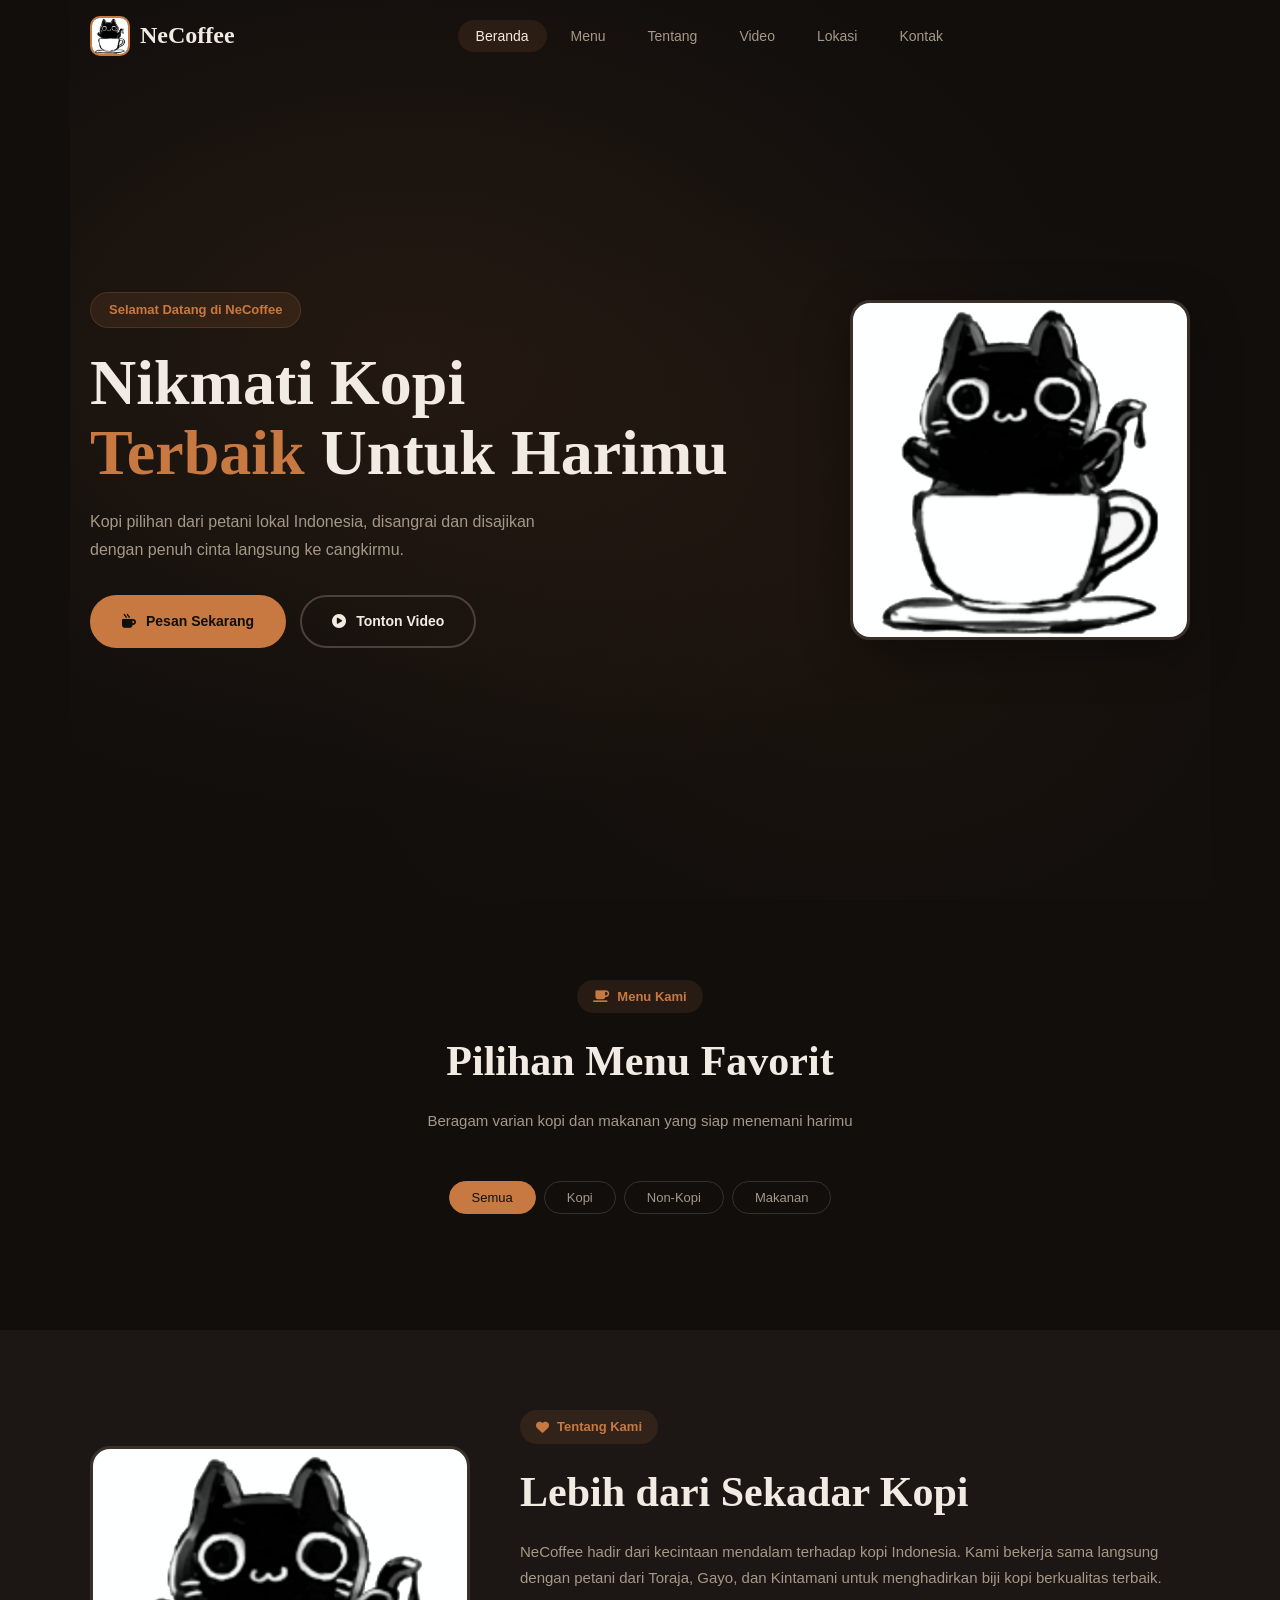
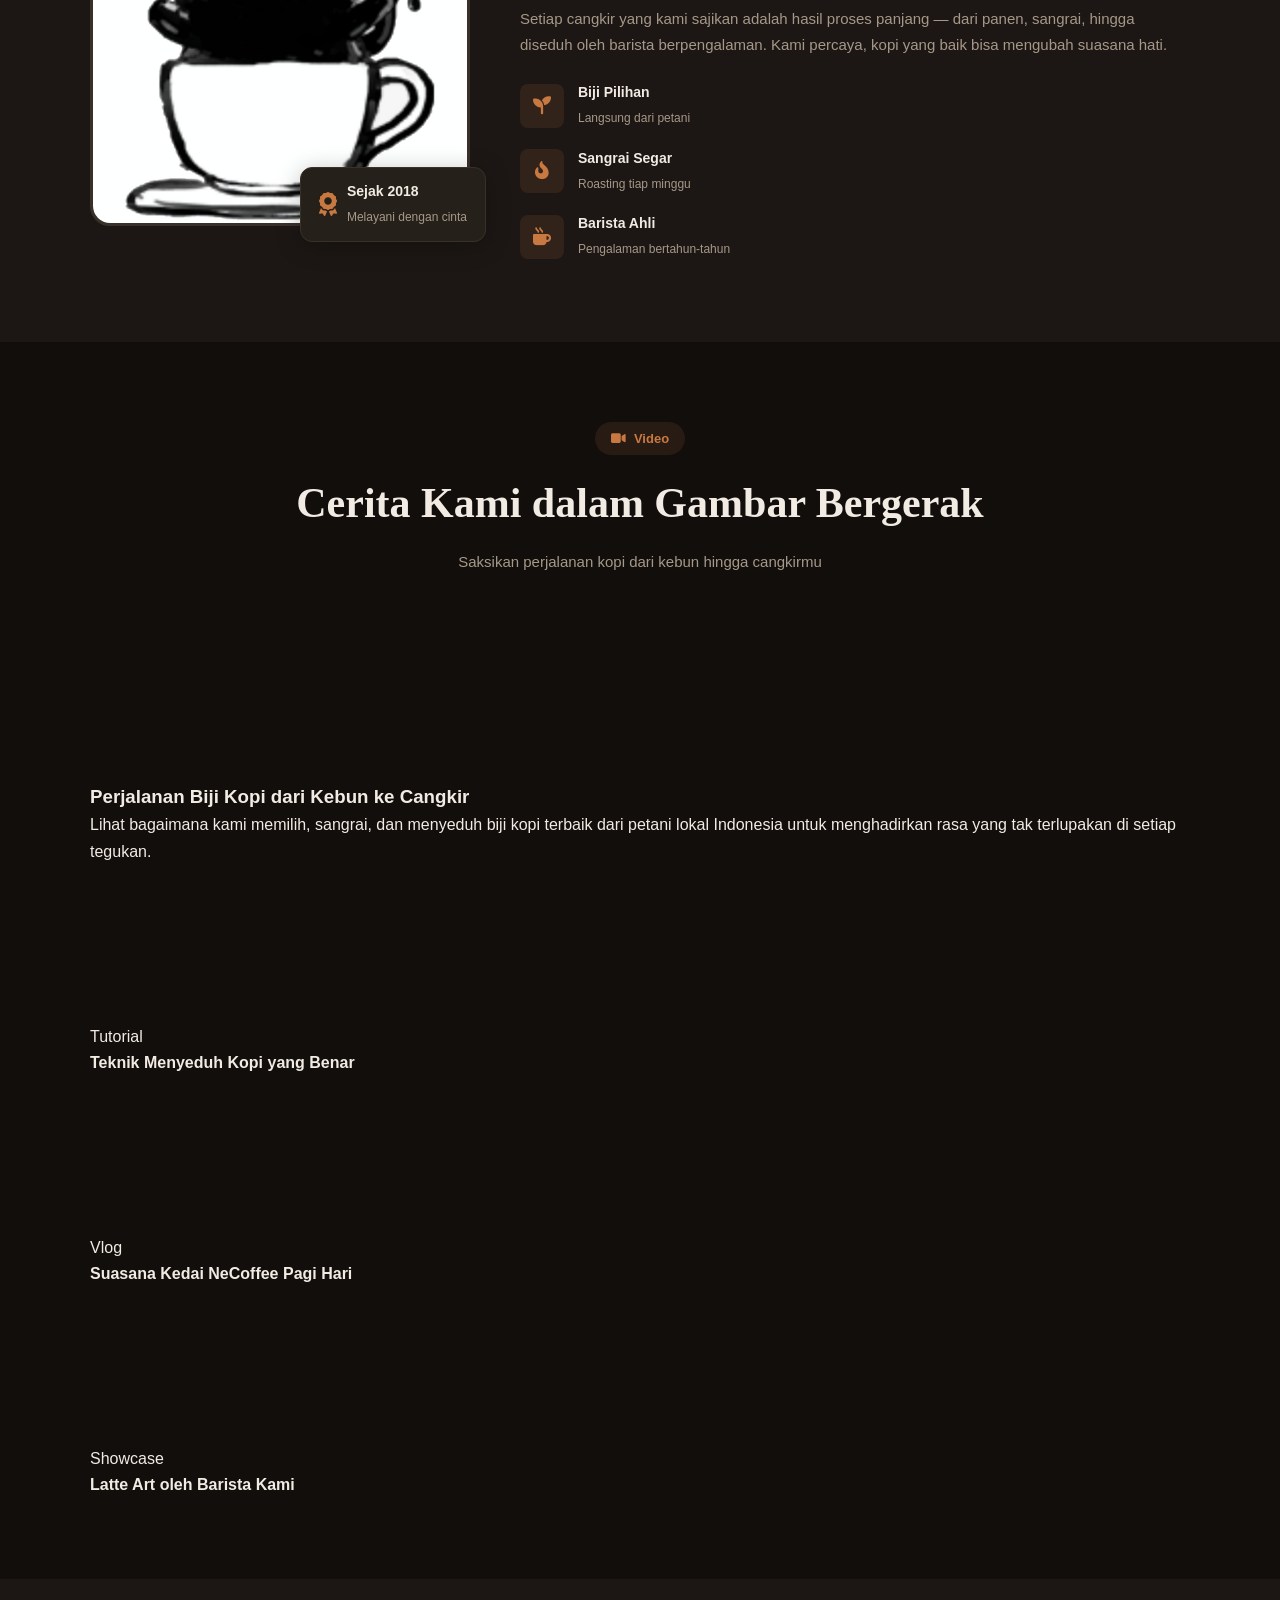
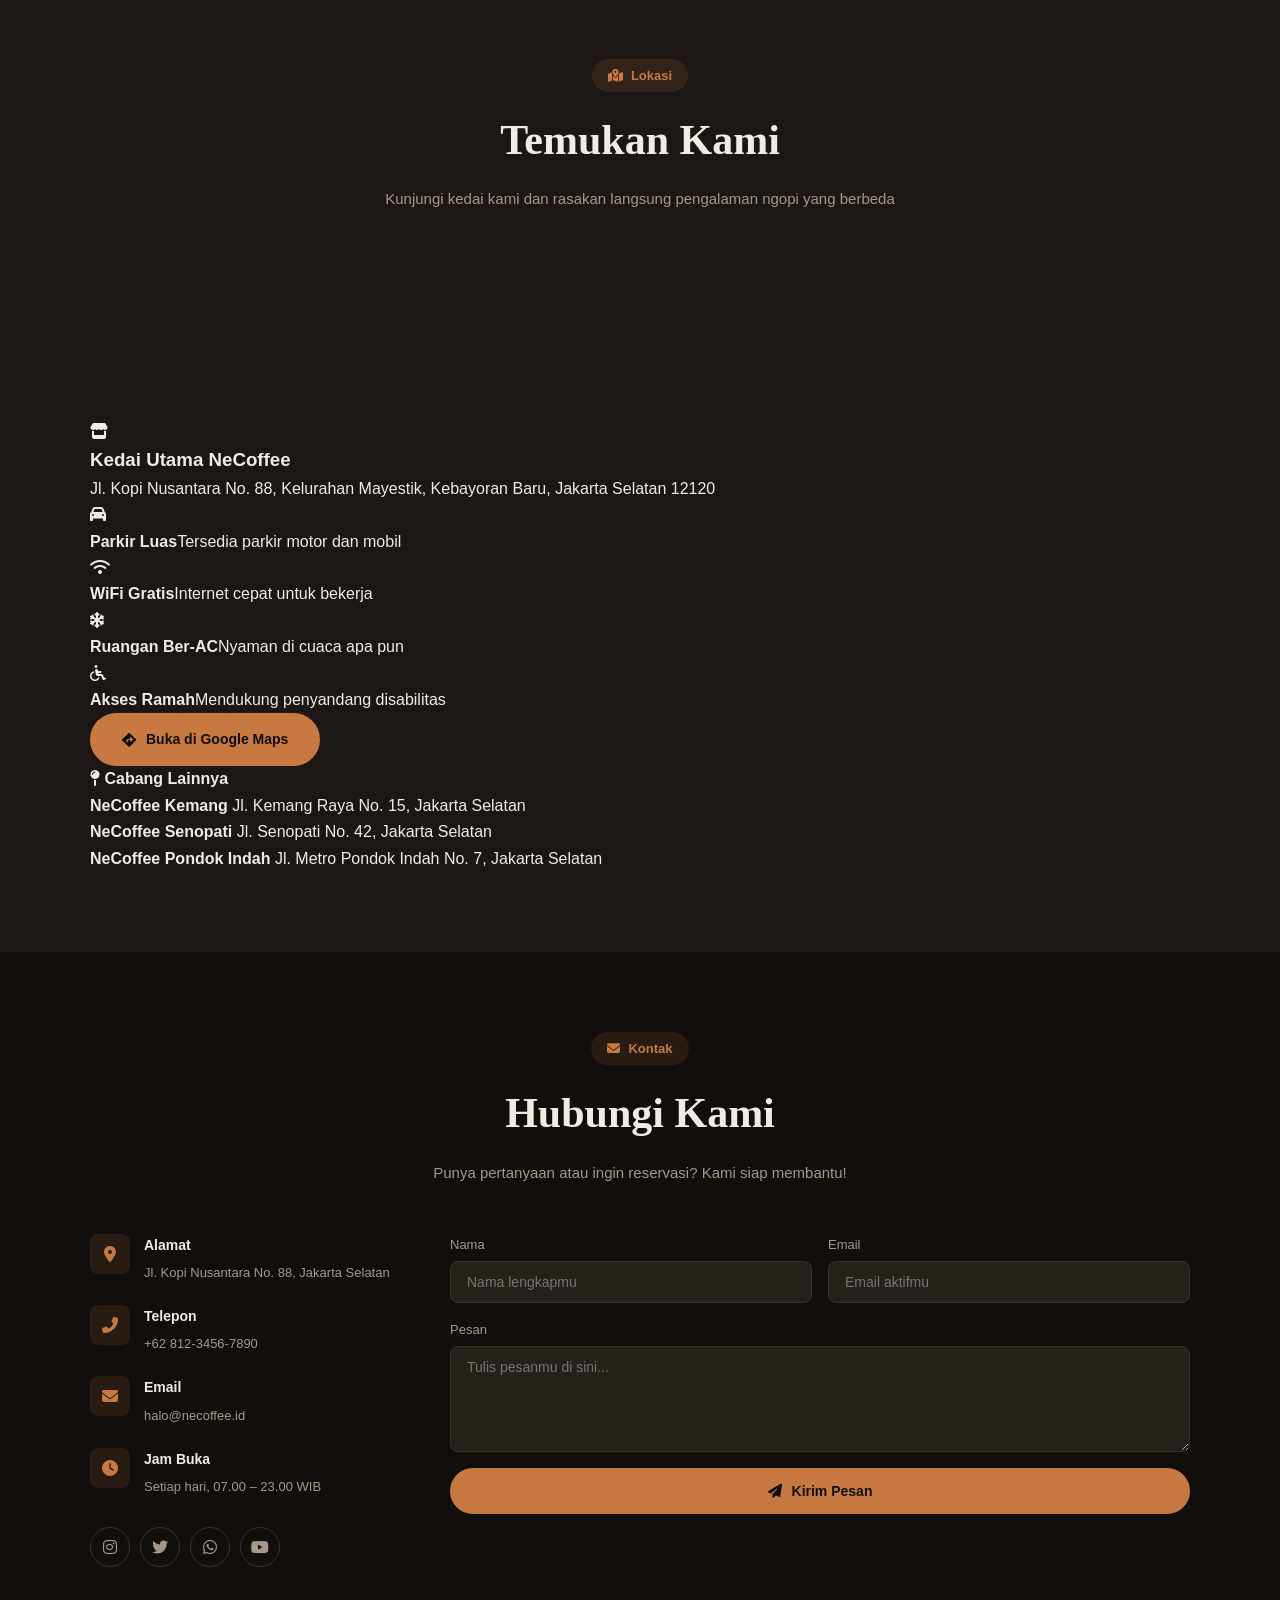
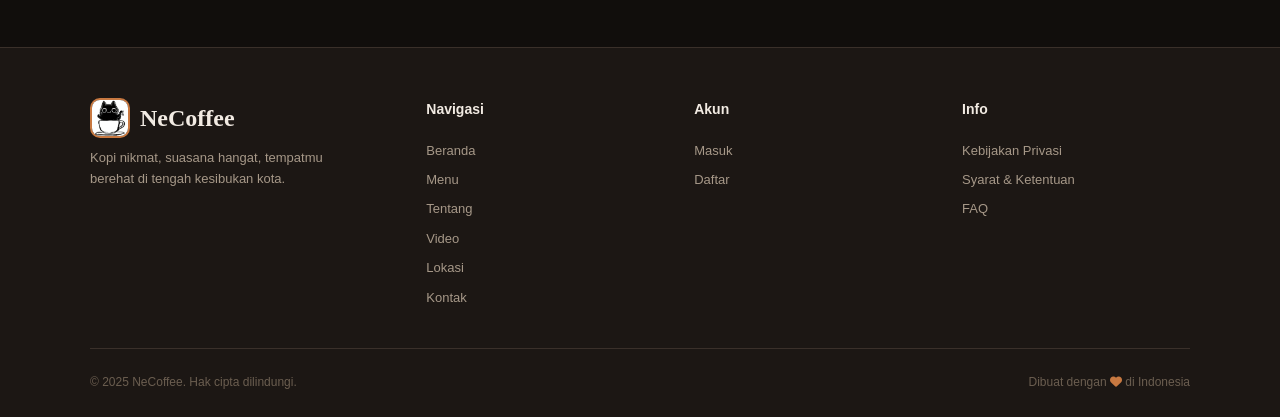
==== commit 41532004: "Create index.html" ====
--- a/index.html
+++ b/index.html
@@ -25,10 +25,11 @@
                 <li><a href="#video" class="nav-link">Video</a></li>
                 <li><a href="#lokasi" class="nav-link">Lokasi</a></li>
                 <li><a href="#kontak" class="nav-link">Kontak</a></li>
+                <!-- Tombol auth untuk mobile -->
+                <li class="nav-auth-mobile" id="navAuthMobile"></li>
             </ul>
-            <div class="nav-right" id="navRight">
-                <!-- Diisi oleh JS -->
-            </div>
+            <!-- Tombol auth untuk desktop -->
+            <div class="nav-right" id="navRight"></div>
             <button class="hamburger" id="hamburger" aria-label="Menu">
                 <span></span><span></span><span></span>
             </button>
@@ -46,6 +47,8 @@
                 <a href="#menu" class="btn btn-primary"><i class="fas fa-mug-hot"></i> Pesan Sekarang</a>
                 <a href="#video" class="btn btn-ghost"><i class="fas fa-play-circle"></i> Tonton Video</a>
             </div>
+            <!-- Auth banner di hero -->
+            <div class="hero-auth" id="heroAuth"></div>
         </div>
         <div class="hero-img-wrap">
             <img src="img/necoffee.jpg" alt="NeCoffee" class="hero-img">
@@ -134,11 +137,11 @@
                     </div>
                 </div>
                 <div class="video-side">
-                    <div class="video-side-card" data-src="https://www.youtube.com/embed/2J8M-DrHcGE">
+                    <div class="video-side-card">
                         <div class="video-wrapper-sm">
                             <iframe 
                                 src="https://www.youtube.com/embed/2J8M-DrHcGE" 
-                                title="Teknik Menyeduh Kopi yang Benar" 
+                                title="Teknik Menyeduh Kopi" 
                                 frameborder="0" 
                                 allow="accelerometer; autoplay; clipboard-write; encrypted-media; gyroscope; picture-in-picture; web-share" 
                                 allowfullscreen
@@ -150,7 +153,7 @@
                             <h4>Teknik Menyeduh Kopi yang Benar</h4>
                         </div>
                     </div>
-                    <div class="video-side-card" data-src="https://www.youtube.com/embed/E9i3C8g6bAY">
+                    <div class="video-side-card">
                         <div class="video-wrapper-sm">
                             <iframe 
                                 src="https://www.youtube.com/embed/E9i3C8g6bAY" 
@@ -166,11 +169,11 @@
                             <h4>Suasana Kedai NeCoffee Pagi Hari</h4>
                         </div>
                     </div>
-                    <div class="video-side-card" data-src="https://www.youtube.com/embed/SCMtlg4ujw8">
+                    <div class="video-side-card">
                         <div class="video-wrapper-sm">
                             <iframe 
                                 src="https://www.youtube.com/embed/SCMtlg4ujw8" 
-                                title="Latte Art oleh Barista Kami" 
+                                title="Latte Art oleh Barista" 
                                 frameborder="0" 
                                 allow="accelerometer; autoplay; clipboard-write; encrypted-media; gyroscope; picture-in-picture; web-share" 
                                 allowfullscreen
@@ -341,11 +344,9 @@
                     <a href="#kontak">Kontak</a>
                 </div>
                 <div class="footer-links">
-                    <h4>Menu</h4>
-                    <a href="#menu">Espresso</a>
-                    <a href="#menu">Cappuccino</a>
-                    <a href="#menu">Matcha Latte</a>
-                    <a href="#menu">Croissant</a>
+                    <h4>Akun</h4>
+                    <a href="login.html">Masuk</a>
+                    <a href="register.html">Daftar</a>
                 </div>
                 <div class="footer-links">
                     <h4>Info</h4>
--- a/css/style.css
+++ b/css/style.css
@@ -0,0 +1,220 @@
+/* ========================================
+   NeCoffee — CSS Utama
+   ======================================== */
+
+/* --- Variabel Warna --- */
+:root {
+    --bg: #110e0c;
+    --bg-alt: #1c1714;
+    --bg-card: #252019;
+    --bg-card-hover: #2f2820;
+    --fg: #f2ebe3;
+    --fg-muted: #a69888;
+    --fg-dim: #6b5e50;
+    --accent: #c87941;
+    --accent-hover: #da8e55;
+    --accent-soft: rgba(200,121,65,0.12);
+    --danger: #d94f4f;
+    --success: #4fad6a;
+    --border: #3a302a;
+    --border-light: #4d4038;
+    --radius: 12px;
+    --radius-sm: 8px;
+    --radius-lg: 20px;
+    --radius-pill: 9999px;
+    --shadow: 0 4px 24px rgba(0,0,0,0.25);
+    --shadow-lg: 0 12px 48px rgba(0,0,0,0.35);
+    --font-display: 'Playfair Display', Georgia, serif;
+    --font-ui: 'Poppins', sans-serif;
+    --ease: 0.3s cubic-bezier(.4,0,.2,1);
+}
+
+/* --- Reset --- */
+*,*::before,*::after{margin:0;padding:0;box-sizing:border-box}
+html{scroll-behavior:smooth;scroll-padding-top:80px}
+body{font-family:var(--font-ui);background:var(--bg);color:var(--fg);line-height:1.65;overflow-x:hidden}
+a{color:inherit;text-decoration:none;transition:color var(--ease)}
+img{max-width:100%;display:block}
+button,input,textarea{font-family:var(--font-ui);outline:none}
+button{cursor:pointer;border:none;background:none}
+ul{list-style:none}
+
+.container{max-width:1140px;margin:0 auto;padding:0 20px}
+
+/* --- Tombol --- */
+.btn{display:inline-flex;align-items:center;justify-content:center;gap:10px;padding:13px 30px;border-radius:var(--radius-pill);font-weight:600;font-size:14px;transition:all var(--ease);border:2px solid transparent;white-space:nowrap}
+.btn-primary{background:var(--accent);color:#110e0c;border-color:var(--accent)}
+.btn-primary:hover{background:var(--accent-hover);border-color:var(--accent-hover);transform:translateY(-2px);box-shadow:0 8px 28px rgba(200,121,65,0.3)}
+.btn-ghost{background:transparent;color:var(--fg);border-color:var(--border-light)}
+.btn-ghost:hover{border-color:var(--accent);color:var(--accent)}
+.btn-full{width:100%}
+.btn-sm{padding:9px 20px;font-size:13px}
+.btn-danger-outline{background:transparent;color:var(--danger);border-color:var(--danger);padding:8px 18px;font-size:13px;border-radius:var(--radius-pill);font-weight:500;transition:all var(--ease)}
+.btn-danger-outline:hover{background:var(--danger);color:#fff}
+
+/* ========================================
+   Navbar
+   ======================================== */
+.navbar{position:fixed;top:0;left:0;width:100%;z-index:900;padding:16px 0;transition:all var(--ease)}
+.navbar.scrolled{background:rgba(17,14,12,0.94);backdrop-filter:blur(16px);-webkit-backdrop-filter:blur(16px);padding:10px 0;border-bottom:1px solid var(--border)}
+.nav-container{max-width:1140px;margin:0 auto;padding:0 20px;display:flex;align-items:center;justify-content:space-between}
+.nav-brand{display:flex;align-items:center;gap:10px}
+.brand-icon{width:40px;height:40px;border-radius:10px;object-fit:cover;border:2px solid var(--accent)}
+.brand-text{font-family:var(--font-display);font-size:24px;font-weight:900;color:var(--fg)}
+.nav-menu{display:flex;gap:6px}
+.nav-link{padding:8px 18px;border-radius:var(--radius-pill);font-size:14px;font-weight:500;color:var(--fg-muted);transition:all var(--ease)}
+.nav-link:hover,.nav-link.active{color:var(--fg);background:var(--accent-soft)}
+.nav-right{display:flex;align-items:center;gap:10px}
+.user-pill{display:flex;align-items:center;gap:8px;padding:6px 14px 6px 8px;background:var(--bg-card);border:1px solid var(--border);border-radius:var(--radius-pill)}
+.user-avatar{width:28px;height:28px;border-radius:50%;background:var(--accent);display:flex;align-items:center;justify-content:center;font-weight:700;font-size:12px;color:var(--bg)}
+.user-name{font-size:13px;font-weight:600;color:var(--fg)}
+.hamburger{display:none;flex-direction:column;gap:5px;padding:6px}
+.hamburger span{width:22px;height:2px;background:var(--fg);border-radius:2px;transition:all var(--ease)}
+
+/* ========================================
+   Hero
+   ======================================== */
+.hero{position:relative;min-height:100vh;display:flex;align-items:center;gap:60px;max-width:1140px;margin:0 auto;padding:100px 20px 60px}
+.hero-bg{position:absolute;inset:0;background:radial-gradient(ellipse at 30% 40%,rgba(200,121,65,0.1) 0%,transparent 60%),radial-gradient(ellipse at 70% 70%,rgba(140,80,30,0.07) 0%,transparent 50%);pointer-events:none;z-index:0}
+.hero-content{flex:1;position:relative;z-index:2}
+.hero-tag{display:inline-block;padding:6px 18px;border-radius:var(--radius-pill);background:var(--accent-soft);border:1px solid rgba(200,121,65,0.2);color:var(--accent);font-size:13px;font-weight:600;margin-bottom:20px;animation:fadeUp .7s ease both}
+.hero-title{font-family:var(--font-display);font-size:clamp(36px,6vw,64px);font-weight:900;line-height:1.1;margin-bottom:20px;animation:fadeUp .7s ease .1s both}
+.hero-title .accent{color:var(--accent)}
+.hero-desc{font-size:16px;color:var(--fg-muted);max-width:480px;line-height:1.7;margin-bottom:32px;animation:fadeUp .7s ease .2s both}
+.hero-btns{display:flex;gap:14px;flex-wrap:wrap;animation:fadeUp .7s ease .3s both}
+.hero-img-wrap{flex:0 0 340px;position:relative;z-index:2;animation:fadeUp .8s ease .4s both}
+.hero-img{width:100%;border-radius:var(--radius-lg);border:3px solid var(--border);box-shadow:var(--shadow-lg)}
+
+/* ========================================
+   Section Umum
+   ======================================== */
+.section{padding:80px 0}
+.section-alt{background:var(--bg-alt)}
+.section-head{text-align:center;margin-bottom:48px}
+.section-label{display:inline-flex;align-items:center;gap:8px;padding:6px 16px;border-radius:var(--radius-pill);background:var(--accent-soft);color:var(--accent);font-size:13px;font-weight:600;margin-bottom:14px}
+.section-title{font-family:var(--font-display);font-size:clamp(28px,4vw,42px);font-weight:900;margin-bottom:12px}
+.section-title.left{text-align:left}
+.section-sub{font-size:15px;color:var(--fg-muted);max-width:520px;margin:0 auto}
+
+/* ========================================
+   Menu
+   ======================================== */
+.menu-tabs{display:flex;justify-content:center;gap:8px;margin-bottom:36px;flex-wrap:wrap}
+.tab-btn{padding:8px 22px;border-radius:var(--radius-pill);font-size:13px;font-weight:500;color:var(--fg-muted);border:1px solid var(--border);transition:all var(--ease);background:transparent}
+.tab-btn:hover{border-color:var(--accent);color:var(--accent)}
+.tab-btn.active{background:var(--accent);color:var(--bg);border-color:var(--accent)}
+.menu-grid{display:grid;grid-template-columns:repeat(auto-fill,minmax(250px,1fr));gap:20px}
+.menu-card{background:var(--bg-card);border:1px solid var(--border);border-radius:var(--radius);overflow:hidden;transition:all var(--ease)}
+.menu-card:hover{transform:translateY(-4px);border-color:var(--border-light);box-shadow:var(--shadow)}
+.menu-card-img{width:100%;height:180px;object-fit:cover;background:var(--bg-alt)}
+.menu-card-body{padding:18px}
+.menu-card-cat{font-size:11px;font-weight:600;color:var(--accent);text-transform:uppercase;letter-spacing:1px;margin-bottom:6px}
+.menu-card-name{font-family:var(--font-display);font-size:18px;font-weight:700;margin-bottom:4px}
+.menu-card-desc{font-size:13px;color:var(--fg-muted);margin-bottom:12px;line-height:1.5}
+.menu-card-foot{display:flex;align-items:center;justify-content:space-between}
+.menu-price{font-weight:700;color:var(--accent);font-size:16px}
+.menu-btn{width:36px;height:36px;border-radius:50%;background:var(--accent-soft);color:var(--accent);display:flex;align-items:center;justify-content:center;font-size:13px;transition:all var(--ease)}
+.menu-btn:hover{background:var(--accent);color:var(--bg)}
+
+/* ========================================
+   Tentang
+   ======================================== */
+.about-row{display:flex;gap:50px;align-items:center}
+.about-img-col{flex:0 0 380px;position:relative}
+.about-img{width:100%;border-radius:var(--radius-lg);border:3px solid var(--border)}
+.about-badge{position:absolute;bottom:-16px;right:-16px;display:flex;align-items:center;gap:10px;padding:12px 18px;background:var(--bg-card);border:1px solid var(--border);border-radius:var(--radius);box-shadow:var(--shadow)}
+.about-badge i{font-size:24px;color:var(--accent)}
+.about-badge strong{display:block;font-size:14px}
+.about-badge span{font-size:12px;color:var(--fg-muted)}
+.about-text-col{flex:1}
+.about-text-col p{color:var(--fg-muted);font-size:15px;margin-bottom:16px;line-height:1.7}
+.about-features{display:flex;flex-direction:column;gap:16px;margin-top:24px}
+.af-item{display:flex;align-items:center;gap:14px}
+.af-item i{width:44px;height:44px;border-radius:var(--radius-sm);background:var(--accent-soft);color:var(--accent);display:flex;align-items:center;justify-content:center;font-size:18px;flex-shrink:0}
+.af-item strong{display:block;font-size:14px}
+.af-item span{font-size:12px;color:var(--fg-muted)}
+
+/* ========================================
+   Kontak
+   ======================================== */
+.contact-row{display:flex;gap:40px}
+.contact-info-col{flex:0 0 320px;display:flex;flex-direction:column;gap:20px}
+.ci-item{display:flex;gap:14px;align-items:flex-start}
+.ci-item>i{width:40px;height:40px;border-radius:var(--radius-sm);background:var(--accent-soft);color:var(--accent);display:flex;align-items:center;justify-content:center;flex-shrink:0;font-size:16px}
+.ci-item strong{display:block;font-size:14px;margin-bottom:2px}
+.ci-item span{font-size:13px;color:var(--fg-muted)}
+.socials{display:flex;gap:10px;margin-top:8px}
+.socials a{width:40px;height:40px;border-radius:50%;border:1px solid var(--border);display:flex;align-items:center;justify-content:center;color:var(--fg-muted);font-size:16px;transition:all var(--ease)}
+.socials a:hover{border-color:var(--accent);color:var(--accent);background:var(--accent-soft)}
+.contact-form{flex:1;display:flex;flex-direction:column;gap:16px}
+.form-row{display:flex;gap:16px}
+.form-row .form-group{flex:1}
+.contact-form .form-group{display:flex;flex-direction:column;gap:6px}
+.contact-form label{font-size:13px;font-weight:500;color:var(--fg-muted)}
+.contact-form input,.contact-form textarea{padding:12px 16px;border-radius:var(--radius-sm);border:1px solid var(--border);background:var(--bg-card);color:var(--fg);font-size:14px;transition:border-color var(--ease)}
+.contact-form input:focus,.contact-form textarea:focus{border-color:var(--accent)}
+.contact-form textarea{resize:vertical}
+
+/* ========================================
+   Footer
+   ======================================== */
+.footer{background:var(--bg-alt);border-top:1px solid var(--border);padding:50px 0 24px}
+.footer-row{display:flex;gap:40px;margin-bottom:36px}
+.footer-brand{flex:1.3}
+.footer-brand p{font-size:13px;color:var(--fg-muted);margin-top:10px;max-width:280px;line-height:1.6}
+.footer-links{flex:1}
+.footer-links h4{font-size:14px;font-weight:700;margin-bottom:14px;color:var(--fg)}
+.footer-links a{display:block;font-size:13px;color:var(--fg-muted);padding:4px 0;transition:color var(--ease)}
+.footer-links a:hover{color:var(--accent)}
+.footer-bottom{display:flex;justify-content:space-between;align-items:center;padding-top:24px;border-top:1px solid var(--border);font-size:12px;color:var(--fg-dim)}
+
+/* ========================================
+   Auth (Login & Register)
+   ======================================== */
+.auth-page{min-height:100vh;display:flex;align-items:stretch}
+.auth-container{display:flex;width:100%;min-height:100vh}
+.auth-visual{flex:1;display:flex;flex-direction:column;justify-content:center;padding:60px;position:relative;overflow:hidden;background:var(--bg-alt)}
+.auth-visual-bg{position:absolute;inset:0;background:radial-gradient(ellipse at 50% 50%,rgba(200,121,65,0.1) 0%,transparent 70%);pointer-events:none}
+.auth-visual-content{position:relative;z-index:2;max-width:420px}
+.auth-brand{margin-bottom:40px}
+.auth-visual h2{font-family:var(--font-display);font-size:32px;font-weight:900;margin-bottom:14px}
+.auth-visual p{font-size:15px;color:var(--fg-muted);line-height:1.7;margin-bottom:24px}
+.auth-perks{display:flex;flex-direction:column;gap:12px}
+.auth-perks li{display:flex;align-items:center;gap:10px;font-size:14px;color:var(--fg-muted)}
+.auth-perks li i{color:var(--accent);font-size:16px}
+
+.auth-form-side{flex:1;display:flex;align-items:center;justify-content:center;padding:40px 30px;background:var(--bg)}
+.auth-form-box{width:100%;max-width:420px}
+.auth-mobile-brand{display:none;margin-bottom:30px}
+.auth-heading{font-family:var(--font-display);font-size:28px;font-weight:900;margin-bottom:6px}
+.auth-subheading{font-size:14px;color:var(--fg-muted);margin-bottom:28px}
+
+.auth-form{display:flex;flex-direction:column;gap:18px}
+.auth-form .form-group{display:flex;flex-direction:column;gap:6px}
+.auth-form label{font-size:13px;font-weight:500;color:var(--fg-muted)}
+.input-icon{position:relative}
+.input-icon i:first-child{position:absolute;left:14px;top:50%;transform:translateY(-50%);color:var(--fg-dim);font-size:14px;pointer-events:none}
+.input-icon input{width:100%;padding:12px 44px 12px 40px;border-radius:var(--radius-sm);border:1px solid var(--border);background:var(--bg-card);color:var(--fg);font-size:14px;transition:border-color var(--ease)}
+.input-icon input:focus{border-color:var(--accent)}
+.input-icon input::placeholder{color:var(--fg-dim)}
+.eye-btn{position:absolute;right:10px;top:50%;transform:translateY(-50%);color:var(--fg-dim);font-size:14px;padding:4px;transition:color var(--ease)}
+.eye-btn:hover{color:var(--accent)}
+
+.pw-strength{height:4px;background:var(--border);border-radius:2px;margin-top:8px;overflow:hidden}
+.pw-bar{height:100%;width:0;border-radius:2px;transition:all .3s}
+.pw-text{font-size:11px;color:var(--fg-dim);margin-top:4px;display:block}
+
+.form-msg{font-size:13px;padding:10px 14px;border-radius:var(--radius-sm);display:none;line-height:1.4}
+.form-msg.error{display:block;background:rgba(217,79,79,0.1);color:var(--danger);border:1px solid rgba(217,79,79,0.2)}
+.form-msg.success{display:block;background:rgba(79,173,106,0.1);color:var(--success);border:1px solid rgba(79,173,106,0.2)}
+
+.auth-switch{text-align:center;font-size:14px;color:var(--fg-muted);margin-top:18px}
+.auth-switch a{color:var(--accent);font-weight:600}
+.auth-switch a:hover{text-decoration:underline}
+.auth-back{display:block;text-align:center;font-size:13px;color:var(--fg-dim);margin-top:14px;transition:color var(--ease)}
+.auth-back:hover{color:var(--accent)}
+
+/* ========================================
+   Toast Notifikasi
+   ======================================== */
+.toast-wrap{position:fixed;top
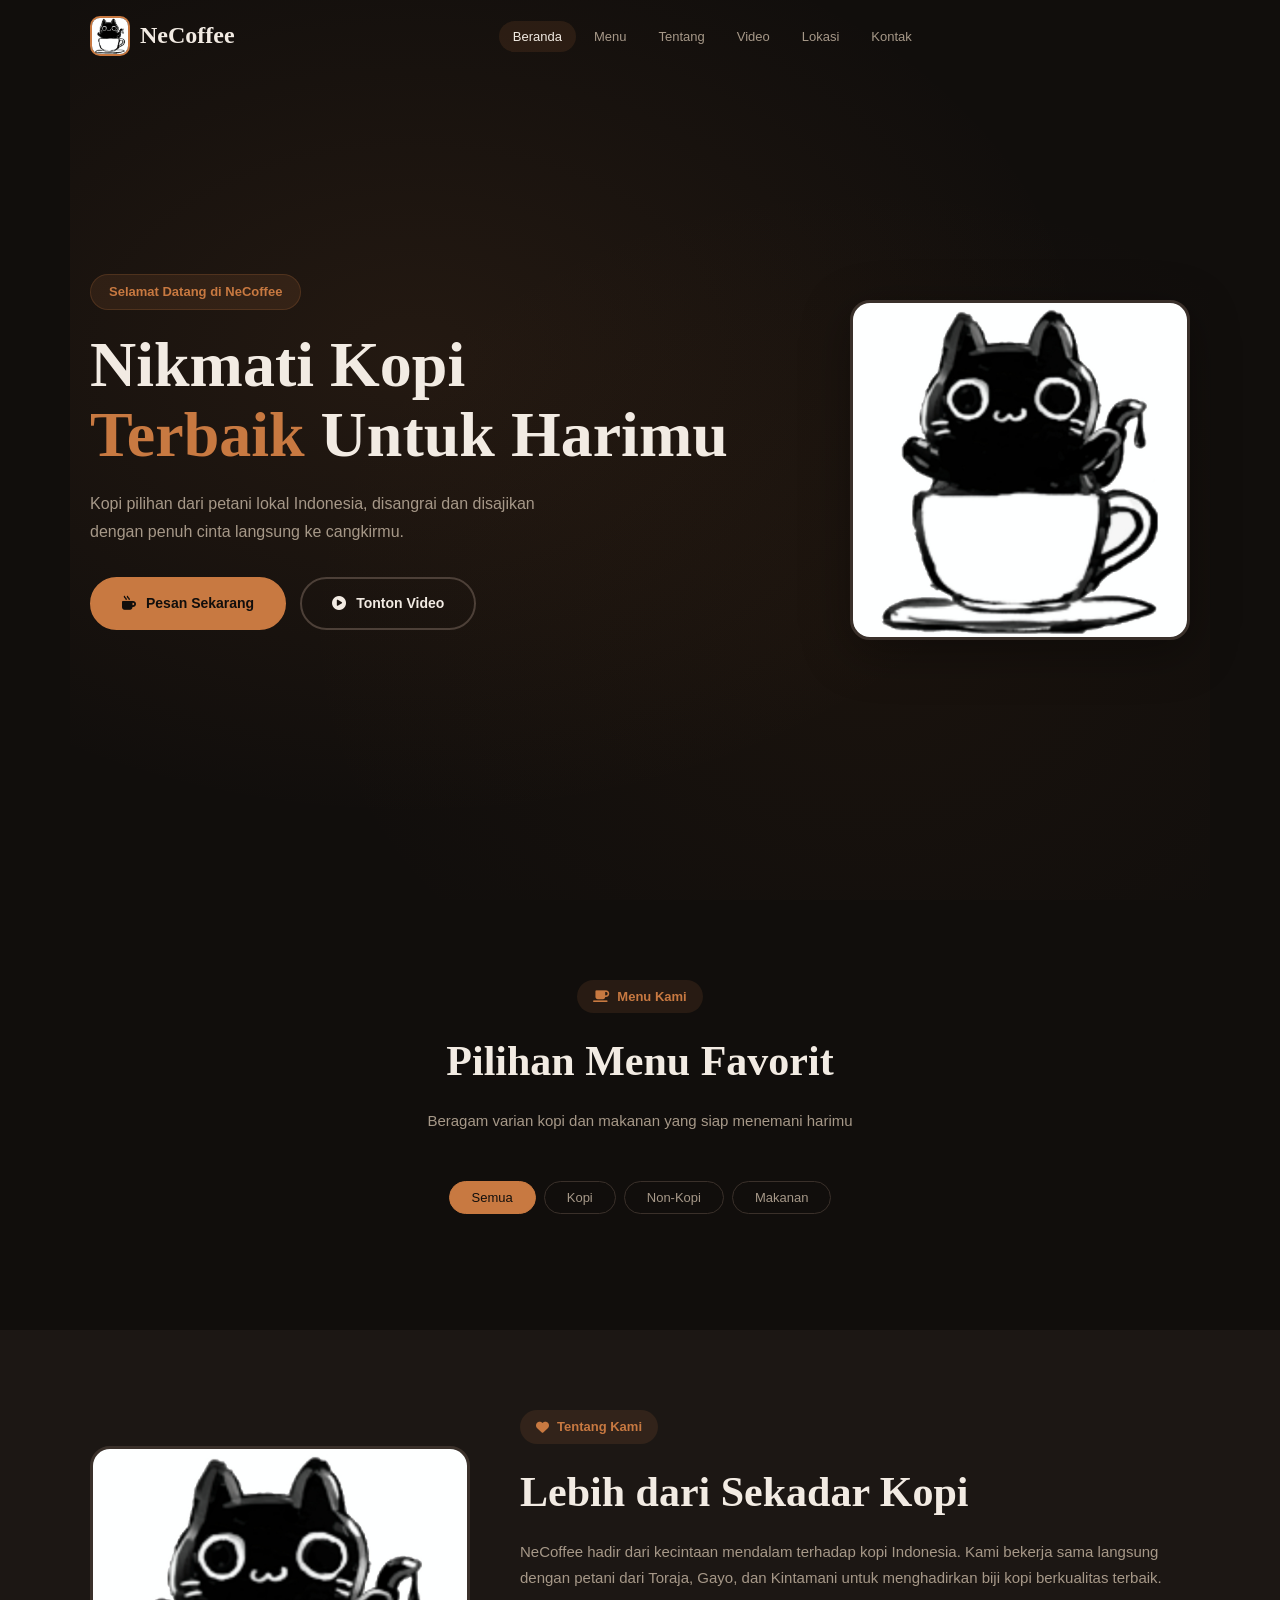
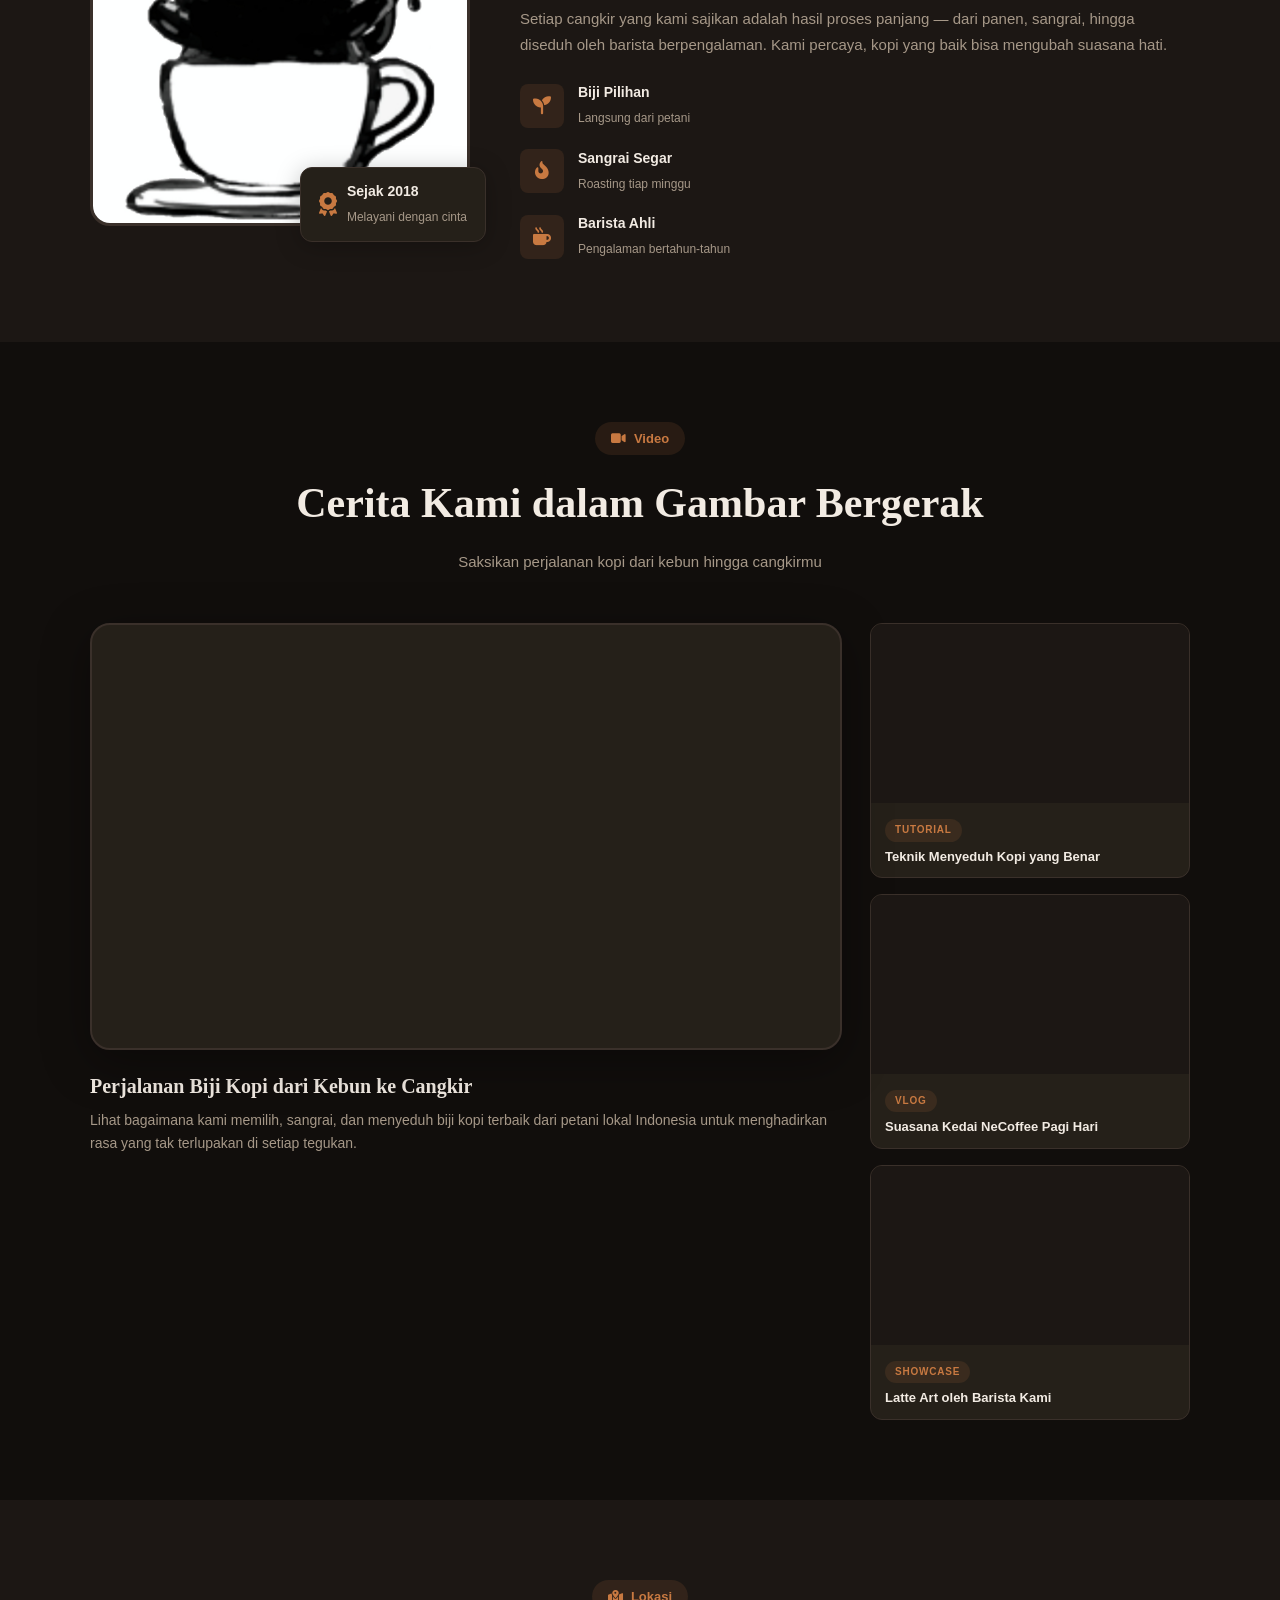
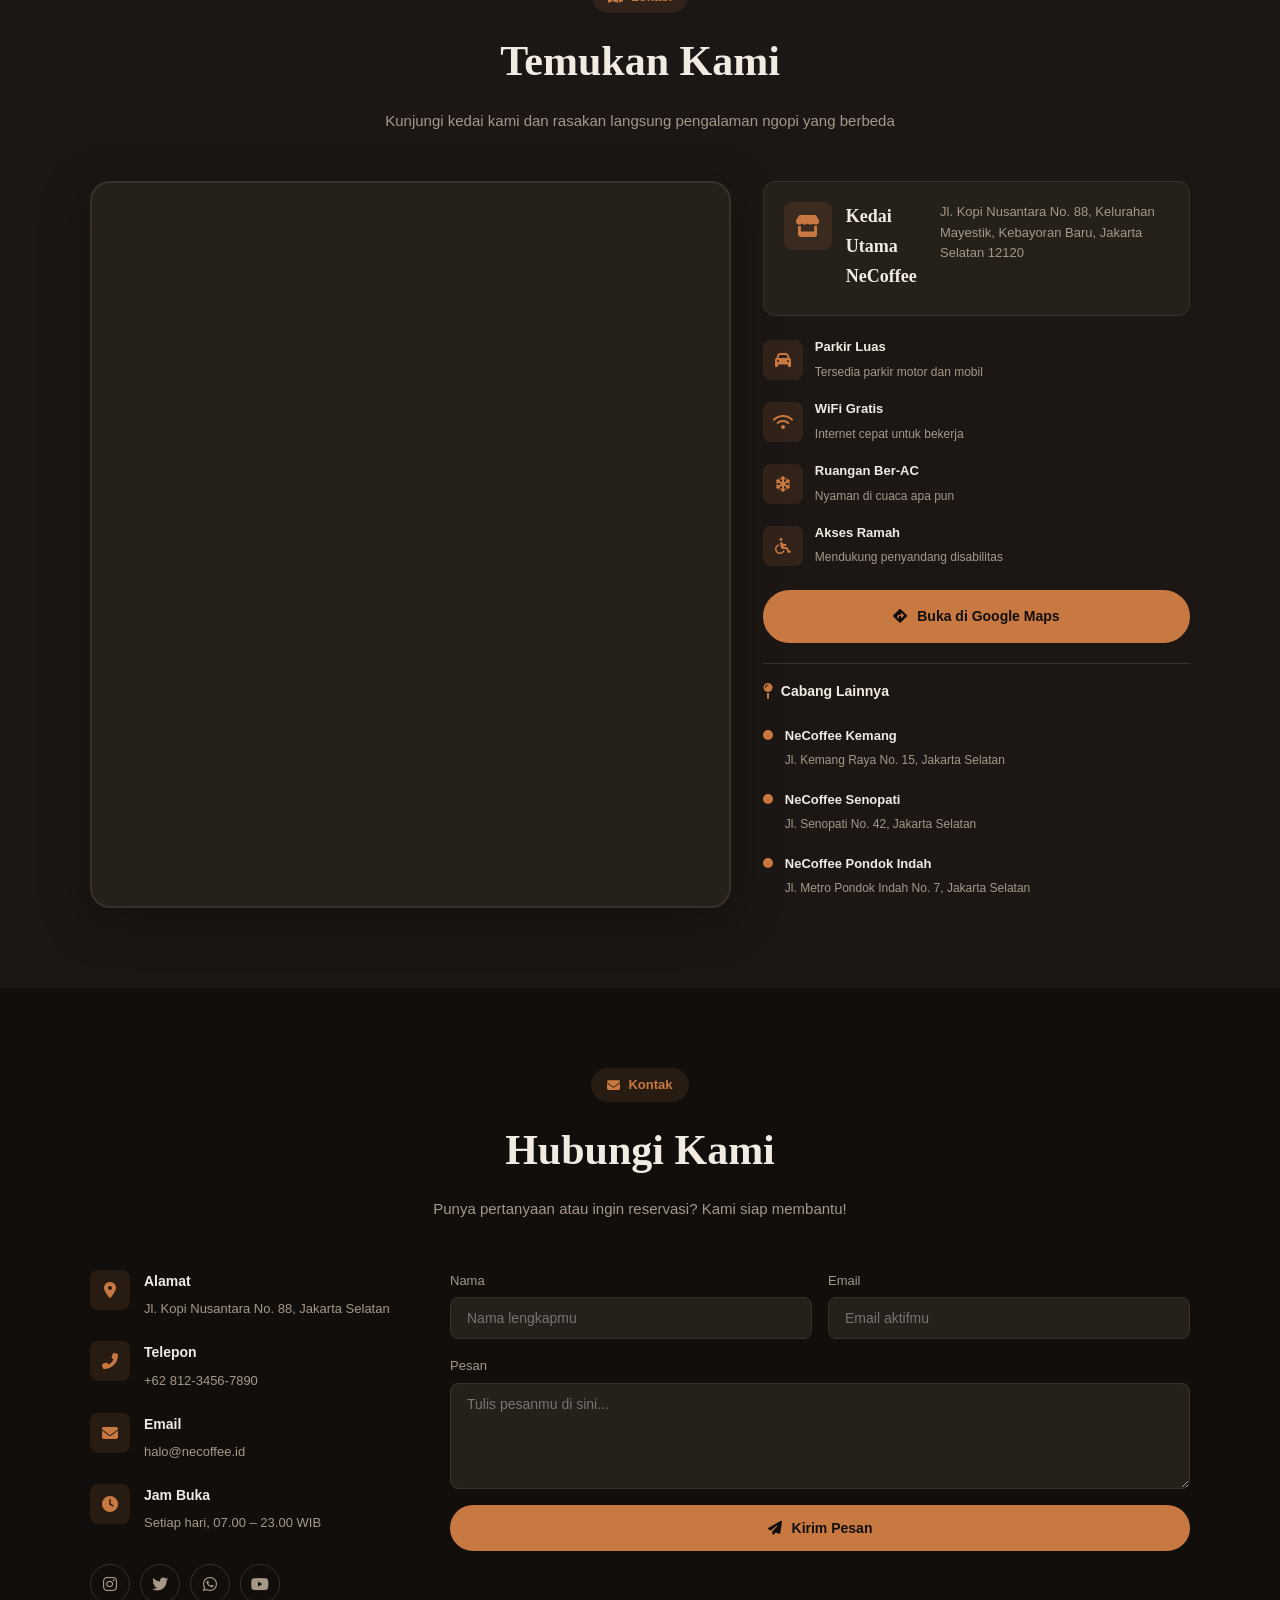
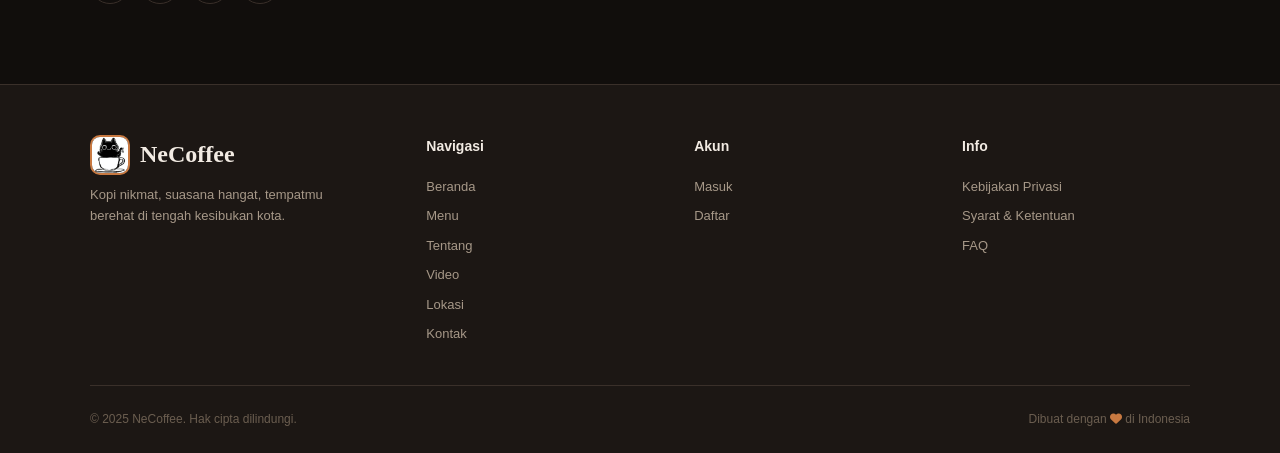
==== commit d61dd254: "Update index.html" ====
--- a/index.html
+++ b/index.html
@@ -140,7 +140,7 @@
                     <div class="video-side-card">
                         <div class="video-wrapper-sm">
                             <iframe 
-                                src="https://www.youtube.com/embed/2J8M-DrHcGE" 
+                                src="https://www.youtube.com/embed/twchhbMQokI?si=54Dt-Lob4RAgvVm_" 
                                 title="Teknik Menyeduh Kopi" 
                                 frameborder="0" 
                                 allow="accelerometer; autoplay; clipboard-write; encrypted-media; gyroscope; picture-in-picture; web-share" 
--- a/css/style.css
+++ b/css/style.css
@@ -2,7 +2,6 @@
    NeCoffee — CSS Utama
    ======================================== */
 
-/* --- Variabel Warna --- */
 :root {
     --bg: #110e0c;
     --bg-alt: #1c1714;
@@ -29,7 +28,6 @@
     --ease: 0.3s cubic-bezier(.4,0,.2,1);
 }
 
-/* --- Reset --- */
 *,*::before,*::after{margin:0;padding:0;box-sizing:border-box}
 html{scroll-behavior:smooth;scroll-padding-top:80px}
 body{font-family:var(--font-ui);background:var(--bg);color:var(--fg);line-height:1.65;overflow-x:hidden}
@@ -41,7 +39,9 @@
 
 .container{max-width:1140px;margin:0 auto;padding:0 20px}
 
-/* --- Tombol --- */
+/* ========================================
+   Tombol
+   ======================================== */
 .btn{display:inline-flex;align-items:center;justify-content:center;gap:10px;padding:13px 30px;border-radius:var(--radius-pill);font-weight:600;font-size:14px;transition:all var(--ease);border:2px solid transparent;white-space:nowrap}
 .btn-primary{background:var(--accent);color:#110e0c;border-color:var(--accent)}
 .btn-primary:hover{background:var(--accent-hover);border-color:var(--accent-hover);transform:translateY(-2px);box-shadow:0 8px 28px rgba(200,121,65,0.3)}
@@ -49,7 +49,7 @@
 .btn-ghost:hover{border-color:var(--accent);color:var(--accent)}
 .btn-full{width:100%}
 .btn-sm{padding:9px 20px;font-size:13px}
-.btn-danger-outline{background:transparent;color:var(--danger);border-color:var(--danger);padding:8px 18px;font-size:13px;border-radius:var(--radius-pill);font-weight:500;transition:all var(--ease)}
+.btn-danger-outline{background:transparent;color:var(--danger);border:2px solid var(--danger);padding:9px 20px;font-size:13px;border-radius:var(--radius-pill);font-weight:600;transition:all var(--ease)}
 .btn-danger-outline:hover{background:var(--danger);color:#fff}
 
 /* ========================================
@@ -61,13 +61,24 @@
 .nav-brand{display:flex;align-items:center;gap:10px}
 .brand-icon{width:40px;height:40px;border-radius:10px;object-fit:cover;border:2px solid var(--accent)}
 .brand-text{font-family:var(--font-display);font-size:24px;font-weight:900;color:var(--fg)}
-.nav-menu{display:flex;gap:6px}
-.nav-link{padding:8px 18px;border-radius:var(--radius-pill);font-size:14px;font-weight:500;color:var(--fg-muted);transition:all var(--ease)}
+.nav-menu{display:flex;gap:4px;align-items:center}
+.nav-link{padding:8px 14px;border-radius:var(--radius-pill);font-size:13px;font-weight:500;color:var(--fg-muted);transition:all var(--ease)}
 .nav-link:hover,.nav-link.active{color:var(--fg);background:var(--accent-soft)}
+
+/* --- Auth di Navbar (Desktop) --- */
 .nav-right{display:flex;align-items:center;gap:10px}
 .user-pill{display:flex;align-items:center;gap:8px;padding:6px 14px 6px 8px;background:var(--bg-card);border:1px solid var(--border);border-radius:var(--radius-pill)}
 .user-avatar{width:28px;height:28px;border-radius:50%;background:var(--accent);display:flex;align-items:center;justify-content:center;font-weight:700;font-size:12px;color:var(--bg)}
 .user-name{font-size:13px;font-weight:600;color:var(--fg)}
+
+/* --- Auth di Menu Mobile --- */
+.nav-auth-mobile{display:none;margin-top:12px;padding-top:12px;border-top:1px solid var(--border)}
+.nav-auth-mobile .auth-mobile-btns{display:flex;flex-direction:column;gap:8px}
+.nav-auth-mobile .auth-mobile-btns .btn{width:100%;justify-content:center}
+.nav-auth-mobile .auth-mobile-logged{display:flex;flex-direction:column;gap:10px;align-items:center;text-align:center}
+.nav-auth-mobile .auth-mobile-logged .user-pill{width:100%;justify-content:center}
+.nav-auth-mobile .auth-mobile-logged .btn-danger-outline{width:100%;justify-content:center}
+
 .hamburger{display:none;flex-direction:column;gap:5px;padding:6px}
 .hamburger span{width:22px;height:2px;background:var(--fg);border-radius:2px;transition:all var(--ease)}
 
@@ -84,6 +95,20 @@
 .hero-btns{display:flex;gap:14px;flex-wrap:wrap;animation:fadeUp .7s ease .3s both}
 .hero-img-wrap{flex:0 0 340px;position:relative;z-index:2;animation:fadeUp .8s ease .4s both}
 .hero-img{width:100%;border-radius:var(--radius-lg);border:3px solid var(--border);box-shadow:var(--shadow-lg)}
+
+/* --- Auth Banner di Hero --- */
+.hero-auth{margin-top:36px;animation:fadeUp .7s ease .45s both}
+.hero-auth-guest{display:flex;align-items:center;gap:16px;padding:16px 24px;background:var(--bg-card);border:1px solid var(--border);border-radius:var(--radius)}
+.hero-auth-guest i{font-size:28px;color:var(--accent)}
+.hero-auth-guest .hag-text{flex:1}
+.hero-auth-guest .hag-text strong{display:block;font-size:14px;margin-bottom:2px}
+.hero-auth-guest .hag-text span{font-size:12px;color:var(--fg-muted)}
+.hero-auth-guest .hag-btns{display:flex;gap:8px}
+.hero-auth-logged{display:flex;align-items:center;gap:16px;padding:16px 24px;background:var(--bg-card);border:1px solid var(--accent);border-radius:var(--radius);box-shadow:0 0 20px rgba(200,121,65,0.1)}
+.hero-auth-logged .hal-avatar{width:48px;height:48px;border-radius:50%;background:var(--accent);display:flex;align-items:center;justify-content:center;font-weight:900;font-size:22px;color:var(--bg);flex-shrink:0}
+.hero-auth-logged .hal-text{flex:1}
+.hero-auth-logged .hal-text strong{display:block;font-size:16px;margin-bottom:2px}
+.hero-auth-logged .hal-text span{font-size:13px;color:var(--fg-muted)}
 
 /* ========================================
    Section Umum
@@ -133,6 +158,54 @@
 .af-item i{width:44px;height:44px;border-radius:var(--radius-sm);background:var(--accent-soft);color:var(--accent);display:flex;align-items:center;justify-content:center;font-size:18px;flex-shrink:0}
 .af-item strong{display:block;font-size:14px}
 .af-item span{font-size:12px;color:var(--fg-muted)}
+
+/* ========================================
+   Video YouTube
+   ======================================== */
+.video-row{display:flex;gap:28px;align-items:flex-start}
+.video-main{flex:1.6;min-width:0}
+.video-wrapper{position:relative;width:100%;padding-bottom:56.25%;border-radius:var(--radius-lg);overflow:hidden;border:2px solid var(--border);background:var(--bg-card);box-shadow:var(--shadow-lg)}
+.video-wrapper iframe{position:absolute;top:0;left:0;width:100%;height:100%;border:0}
+.video-caption{margin-top:20px}
+.video-caption h3{font-family:var(--font-display);font-size:20px;font-weight:700;margin-bottom:6px}
+.video-caption p{font-size:14px;color:var(--fg-muted);line-height:1.65}
+
+.video-side{flex:0 0 320px;display:flex;flex-direction:column;gap:16px}
+.video-side-card{background:var(--bg-card);border:1px solid var(--border);border-radius:var(--radius);overflow:hidden;transition:all var(--ease)}
+.video-side-card:hover{border-color:var(--accent);transform:translateY(-2px);box-shadow:var(--shadow)}
+.video-wrapper-sm{position:relative;width:100%;padding-bottom:56.25%;background:var(--bg-alt)}
+.video-wrapper-sm iframe{position:absolute;top:0;left:0;width:100%;height:100%;border:0}
+.video-side-info{padding:12px 14px}
+.video-tag{display:inline-block;padding:3px 10px;border-radius:var(--radius-pill);background:var(--accent-soft);color:var(--accent);font-size:10px;font-weight:700;text-transform:uppercase;letter-spacing:0.8px;margin-bottom:6px}
+.video-side-info h4{font-size:13px;font-weight:600;line-height:1.35;color:var(--fg)}
+
+/* ========================================
+   Lokasi / Google Maps
+   ======================================== */
+.map-row{display:flex;gap:32px;align-items:stretch}
+.map-embed-col{flex:1.5;min-width:0}
+.map-wrapper{width:100%;height:100%;min-height:420px;border-radius:var(--radius-lg);overflow:hidden;border:2px solid var(--border);box-shadow:var(--shadow-lg);background:var(--bg-card)}
+.map-wrapper iframe{display:block}
+
+.map-info-col{flex:1;display:flex;flex-direction:column;gap:20px}
+.map-info-card{display:flex;gap:14px;align-items:flex-start;padding:20px;background:var(--bg-card);border:1px solid var(--border);border-radius:var(--radius)}
+.map-info-card .mi-icon{width:48px;height:48px;border-radius:var(--radius-sm);background:var(--accent-soft);color:var(--accent);display:flex;align-items:center;justify-content:center;font-size:22px;flex-shrink:0}
+.map-info-card h3{font-family:var(--font-display);font-size:18px;font-weight:700;margin-bottom:4px}
+.map-info-card p{font-size:13px;color:var(--fg-muted);line-height:1.55}
+
+.map-info-features{display:flex;flex-direction:column;gap:14px}
+.mif-item{display:flex;align-items:center;gap:12px}
+.mif-item i{width:40px;height:40px;border-radius:var(--radius-sm);background:var(--accent-soft);color:var(--accent);display:flex;align-items:center;justify-content:center;font-size:16px;flex-shrink:0}
+.mif-item strong{display:block;font-size:13px}
+.mif-item span{font-size:12px;color:var(--fg-muted)}
+
+.map-branches{padding-top:16px;border-top:1px solid var(--border)}
+.map-branches h4{font-size:14px;font-weight:700;margin-bottom:14px;display:flex;align-items:center;gap:8px}
+.map-branches h4 i{color:var(--accent);font-size:16px}
+.branch-item{display:flex;align-items:flex-start;gap:12px;padding:8px 0}
+.branch-dot{width:10px;height:10px;border-radius:50%;background:var(--accent);flex-shrink:0;margin-top:5px}
+.branch-item strong{display:block;font-size:13px}
+.branch-item span{font-size:12px;color:var(--fg-muted)}
 
 /* ========================================
    Kontak
@@ -217,4 +290,62 @@
 /* ========================================
    Toast Notifikasi
    ======================================== */
-.toast-wrap{position:fixed;top
+.toast-wrap{position:fixed;top:24px;right:24px;z-index:9999;display:flex;flex-direction:column;gap:10px}
+.toast{padding:14px 22px;border-radius:var(--radius-sm);font-size:14px;font-weight:500;box-shadow:var(--shadow-lg);animation:slideIn .35s ease;display:flex;align-items:center;gap:10px;min-width:260px;max-width:380px}
+.toast.success{background:#1a2e1f;color:var(--success);border:1px solid rgba(79,173,106,0.25)}
+.toast.error{background:#2e1a1a;color:var(--danger);border:1px solid rgba(217,79,79,0.25)}
+.toast.info{background:#1a2420;color:var(--accent);border:1px solid rgba(200,121,65,0.25)}
+.toast i{font-size:18px;flex-shrink:0}
+.toast-out{animation:slideOut .3s ease forwards}
+
+/* ========================================
+   Animasi
+   ======================================== */
+@keyframes fadeUp{from{opacity:0;transform:translateY(24px)}to{opacity:1;transform:translateY(0)}}
+@keyframes slideIn{from{opacity:0;transform:translateX(60px)}to{opacity:1;transform:translateX(0)}}
+@keyframes slideOut{to{opacity:0;transform:translateX(60px)}}
+@keyframes fadeIn{from{opacity:0}to{opacity:1}}
+
+/* ========================================
+   Responsif
+   ======================================== */
+@media(max-width:992px){
+    .hero{flex-direction:column;text-align:center;padding-top:100px}
+    .hero-desc{margin-left:auto;margin-right:auto}
+    .hero-btns{justify-content:center}
+    .hero-img-wrap{flex:none;width:100%;max-width:320px}
+    .about-row{flex-direction:column}
+    .about-img-col{flex:none;width:100%;max-width:380px;margin:0 auto}
+    .video-row{flex-direction:column}
+    .video-side{flex:none;width:100%;flex-direction:row;flex-wrap:wrap}
+    .video-side-card{flex:1;min-width:200px}
+    .map-row{flex-direction:column}
+    .map-wrapper{min-height:320px}
+    .contact-row{flex-direction:column}
+    .contact-info-col{flex:none}
+    .footer-row{flex-direction:column;gap:28px}
+}
+
+@media(max-width:768px){
+    .nav-menu{position:fixed;top:0;right:-100%;width:280px;height:100vh;background:var(--bg-alt);flex-direction:column;padding:80px 24px 24px;gap:4px;transition:right var(--ease);border-left:1px solid var(--border);z-index:899;overflow-y:auto}
+    .nav-menu.open{right:0}
+    .nav-auth-mobile{display:block!important}
+    .hamburger{display:flex;z-index:900}
+    .nav-right{display:none}
+    .auth-visual{display:none}
+    .auth-mobile-brand{display:block}
+    .form-row{flex-direction:column}
+    .menu-grid{grid-template-columns:repeat(auto-fill,minmax(200px,1fr))}
+    .footer-bottom{flex-direction:column;gap:8px;text-align:center}
+    .video-side{flex-direction:column}
+    .video-side-card{flex:none;width:100%}
+    .map-wrapper{min-height:260px}
+    .hero-auth-guest{flex-direction:column;text-align:center}
+    .hero-auth-guest .hag-btns{width:100%;justify-content:center}
+}
+
+@media(max-width:480px){
+    .hero-title{font-size:32px}
+    .section{padding:56px 0}
+    .auth-form-box{padding:0 4px}
+}
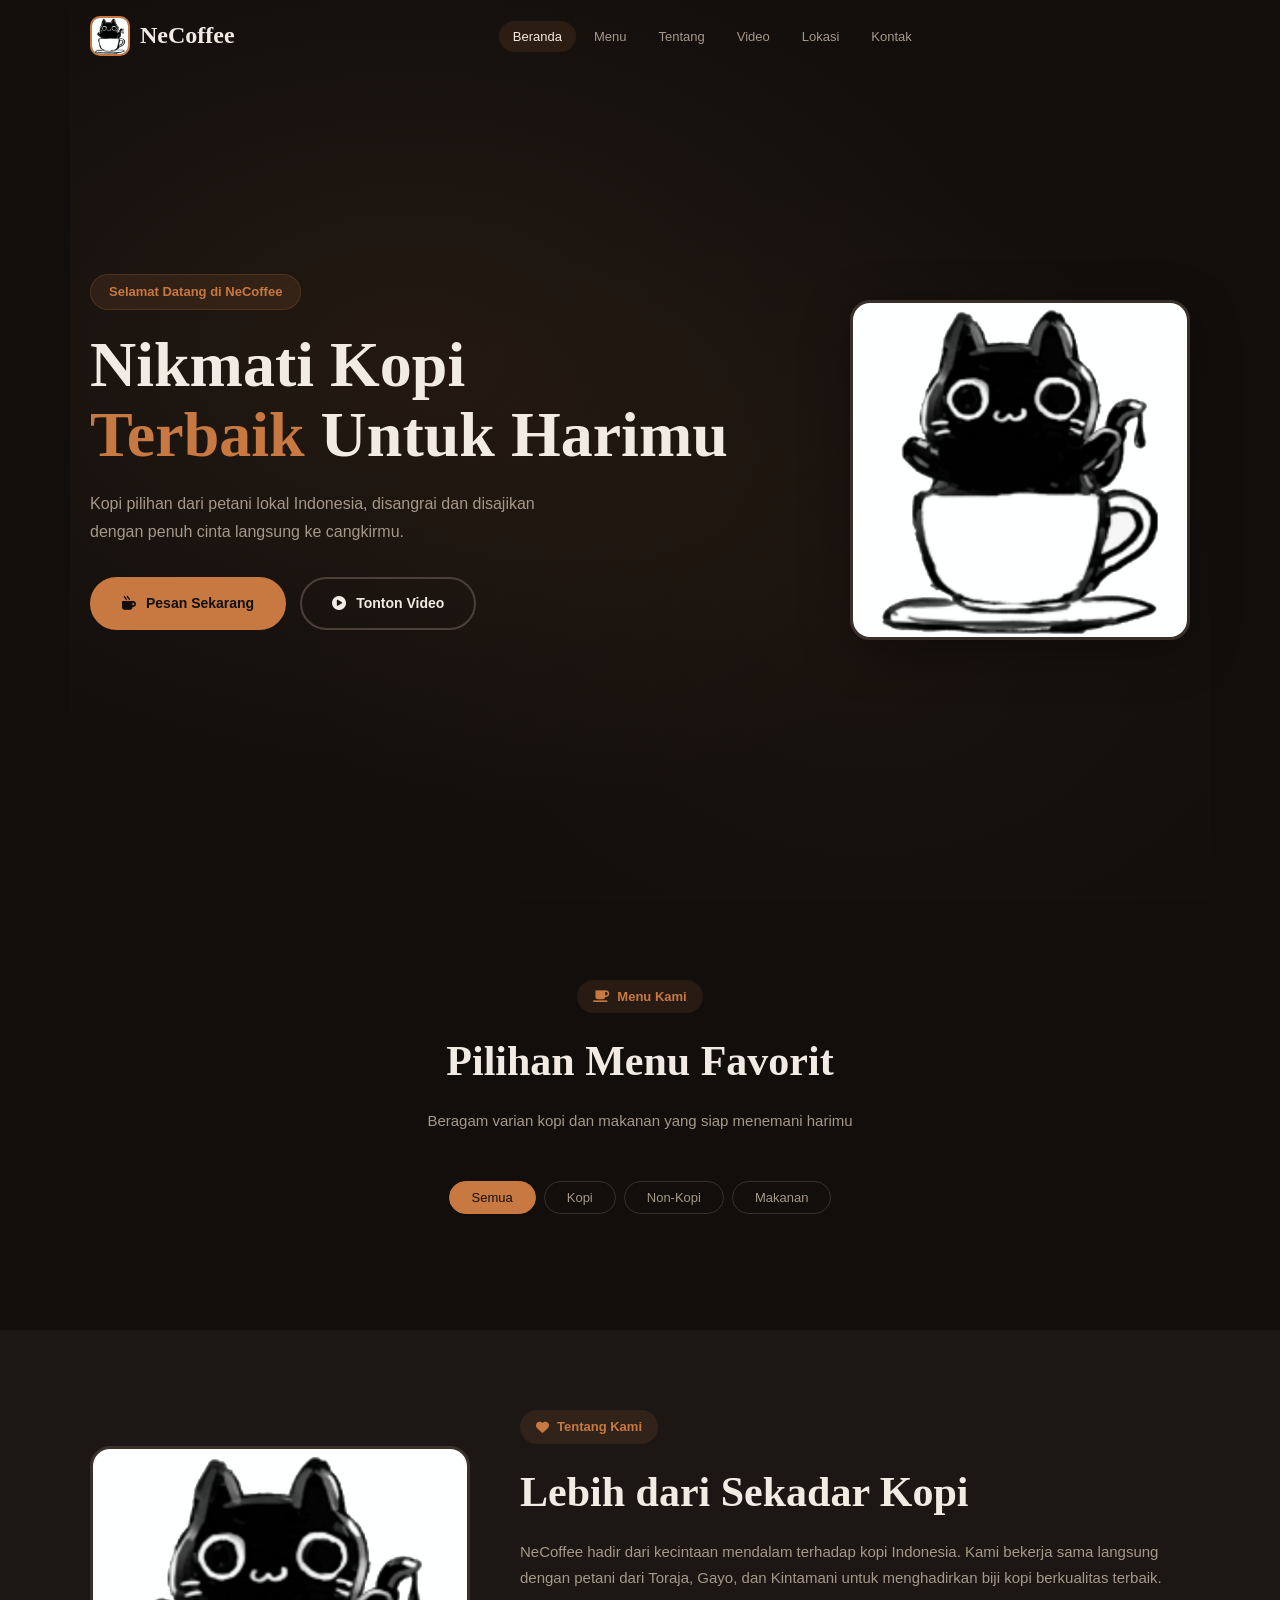
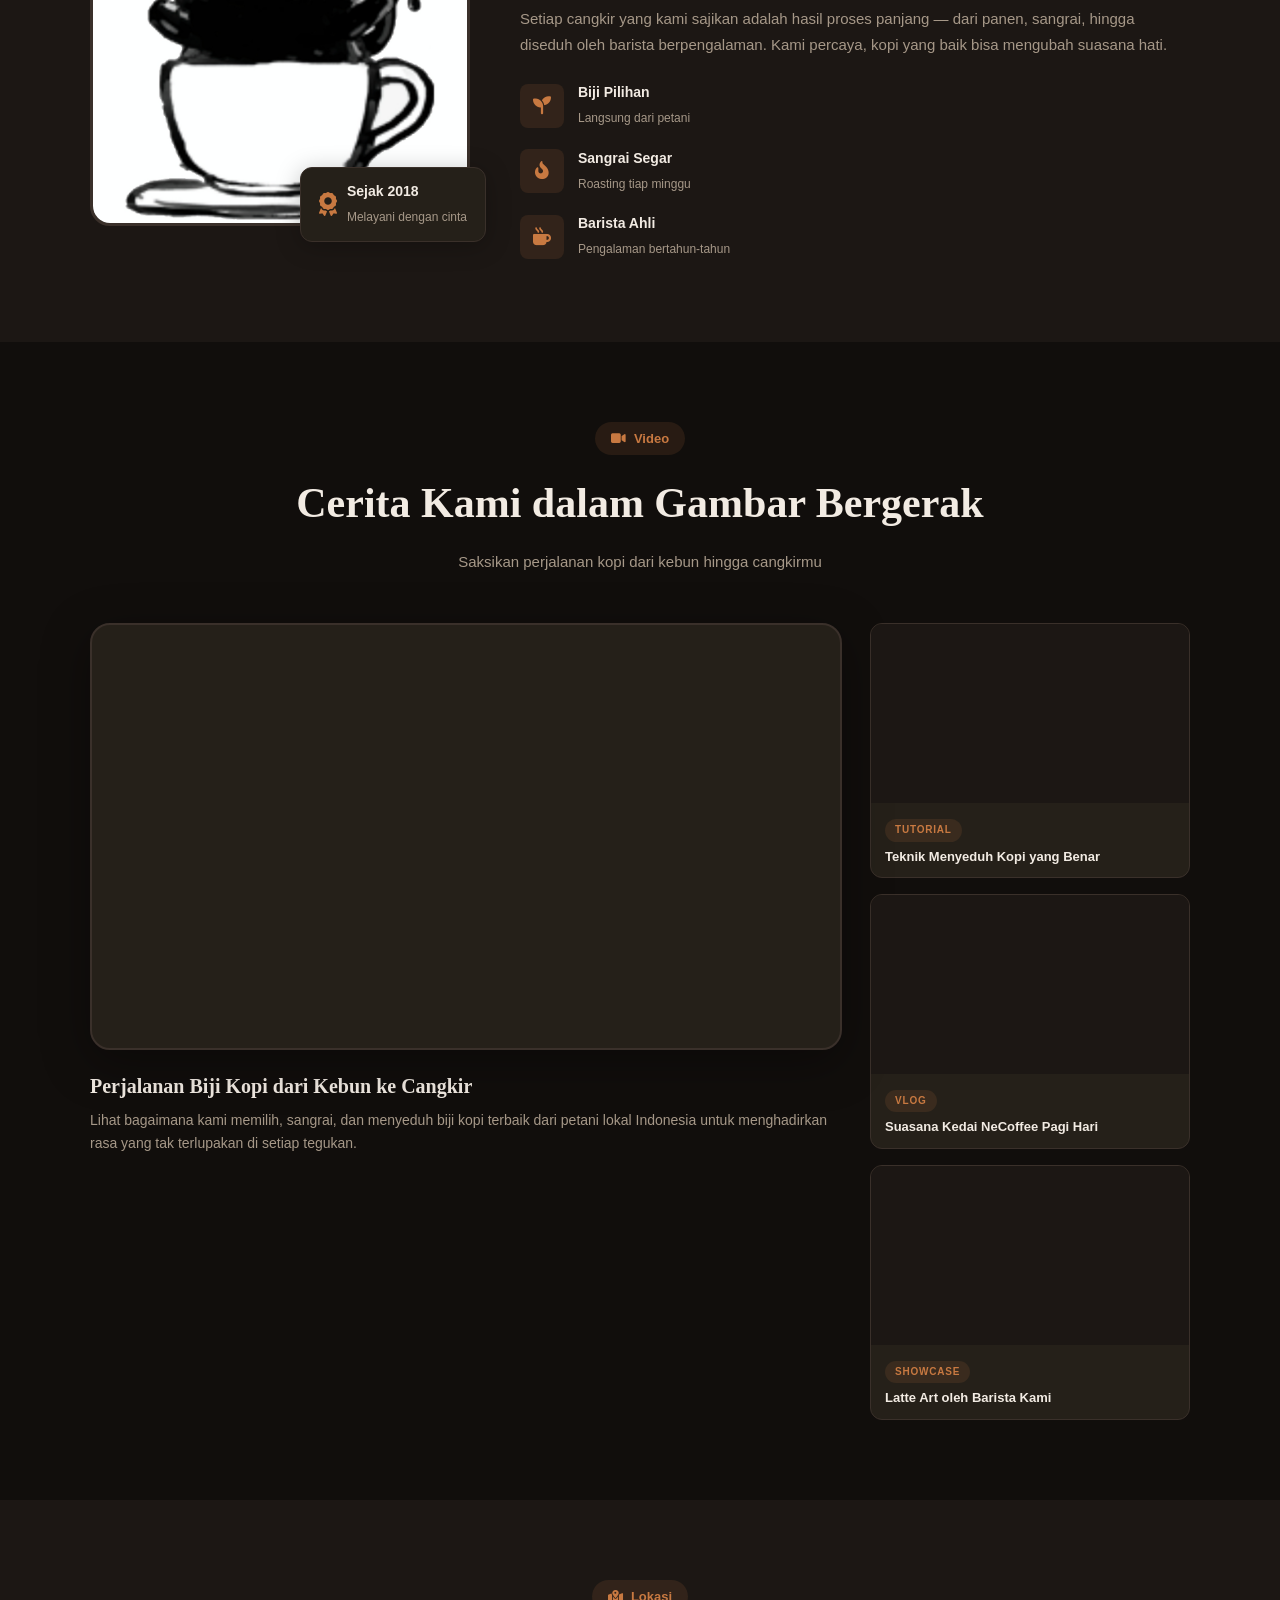
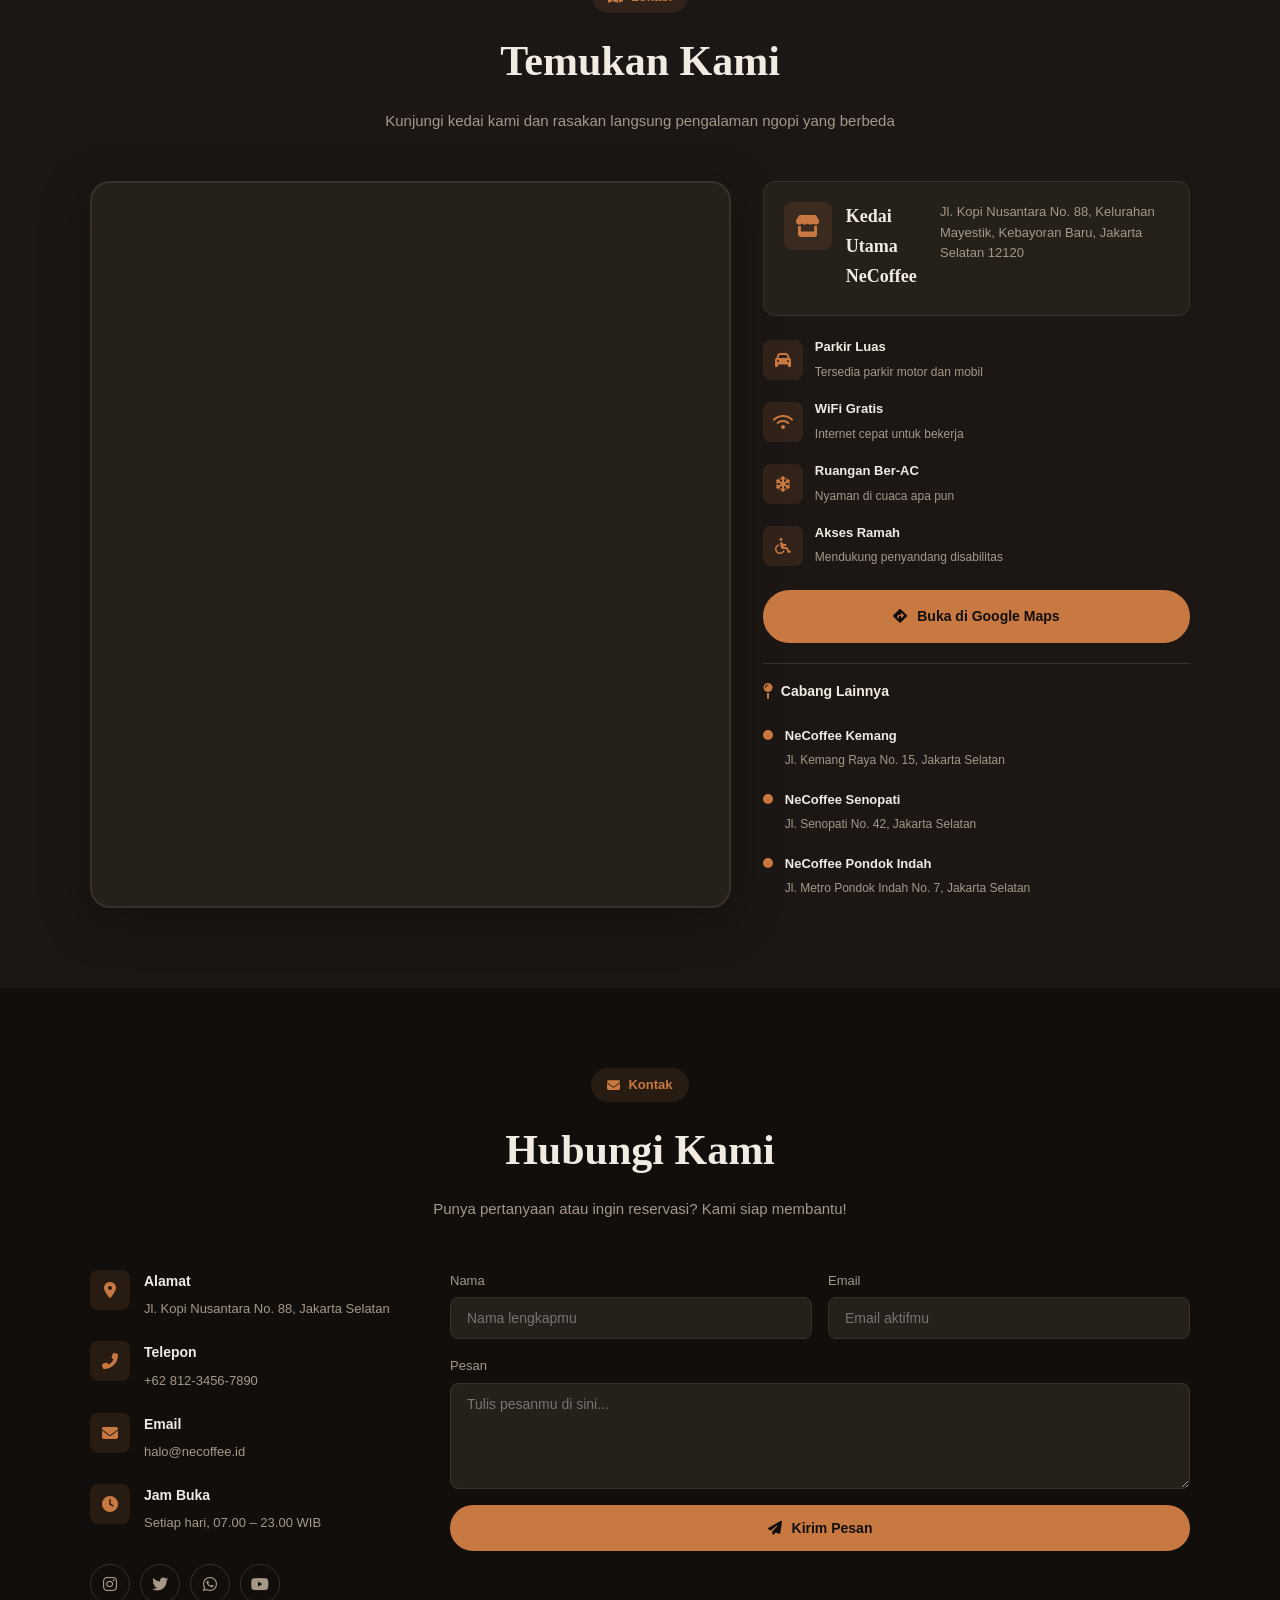
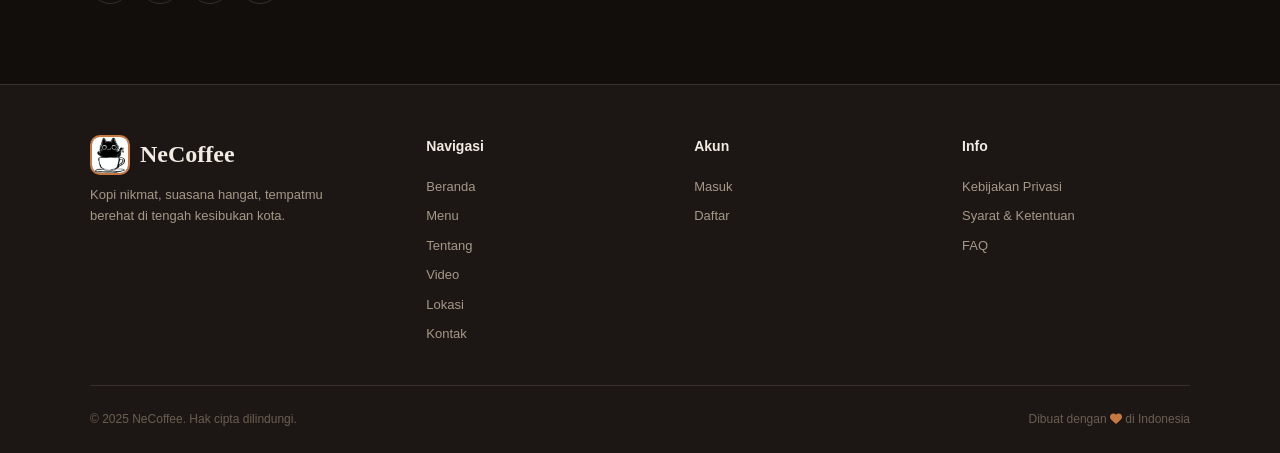
==== commit f65c9a53: "Update index.html" ====
--- a/index.html
+++ b/index.html
@@ -123,7 +123,7 @@
                 <div class="video-main">
                     <div class="video-wrapper">
                         <iframe 
-                            src="https://www.youtube.com/embed/V3l0AybA1qI" 
+                            src="https://www.youtube.com/embed/DMiY0F-rYCA?si=z5y2B-z3xlXBndTO" 
                             title="Proses Pembuatan Kopi NeCoffee" 
                             frameborder="0" 
                             allow="accelerometer; autoplay; clipboard-write; encrypted-media; gyroscope; picture-in-picture; web-share" 
@@ -156,7 +156,7 @@
                     <div class="video-side-card">
                         <div class="video-wrapper-sm">
                             <iframe 
-                                src="https://www.youtube.com/embed/E9i3C8g6bAY" 
+                                src="https://www.youtube.com/embed/aa_g028HcJE?si=WOrHEiwPr5YVkVKw" 
                                 title="Suasana Kedai NeCoffee" 
                                 frameborder="0" 
                                 allow="accelerometer; autoplay; clipboard-write; encrypted-media; gyroscope; picture-in-picture; web-share" 
@@ -172,7 +172,7 @@
                     <div class="video-side-card">
                         <div class="video-wrapper-sm">
                             <iframe 
-                                src="https://www.youtube.com/embed/SCMtlg4ujw8" 
+                                src="https://www.youtube.com/embed/9Ir7kbWipe8?si=nkKVqsvXmJk8cysd" 
                                 title="Latte Art oleh Barista" 
                                 frameborder="0" 
                                 allow="accelerometer; autoplay; clipboard-write; encrypted-media; gyroscope; picture-in-picture; web-share" 
@@ -202,7 +202,7 @@
                 <div class="map-embed-col">
                     <div class="map-wrapper">
                         <iframe 
-                            src="https://www.google.com/maps/embed?pb=!1m18!1m12!1m3!1d3966.1234567890!2d106.8271528!3d-6.2614914!2m3!1f0!2f0!3f0!3m2!1i1024!2i768!4f13.1!3m3!1m2!1s0x2e69f1a03e034685%3A0x5765b9f4d2e3f7cf!2sJl.%20Kopi%20Nusantara%2C%20Jakarta%20Selatan!5e0!3m2!1sid!2sid!4v1700000000000!5m2!1sid!2sid" 
+                            src="https://maps.google.com/maps?width=600&amp;height=400&amp;hl=en&amp;q=49, jalan 8/146 bandar tasik selatan&amp;t=&amp;z=17&amp;ie=UTF8&amp;iwloc=B&amp;output=embed"
                             width="100%" 
                             height="100%" 
                             style="border:0; border-radius:16px;" 
